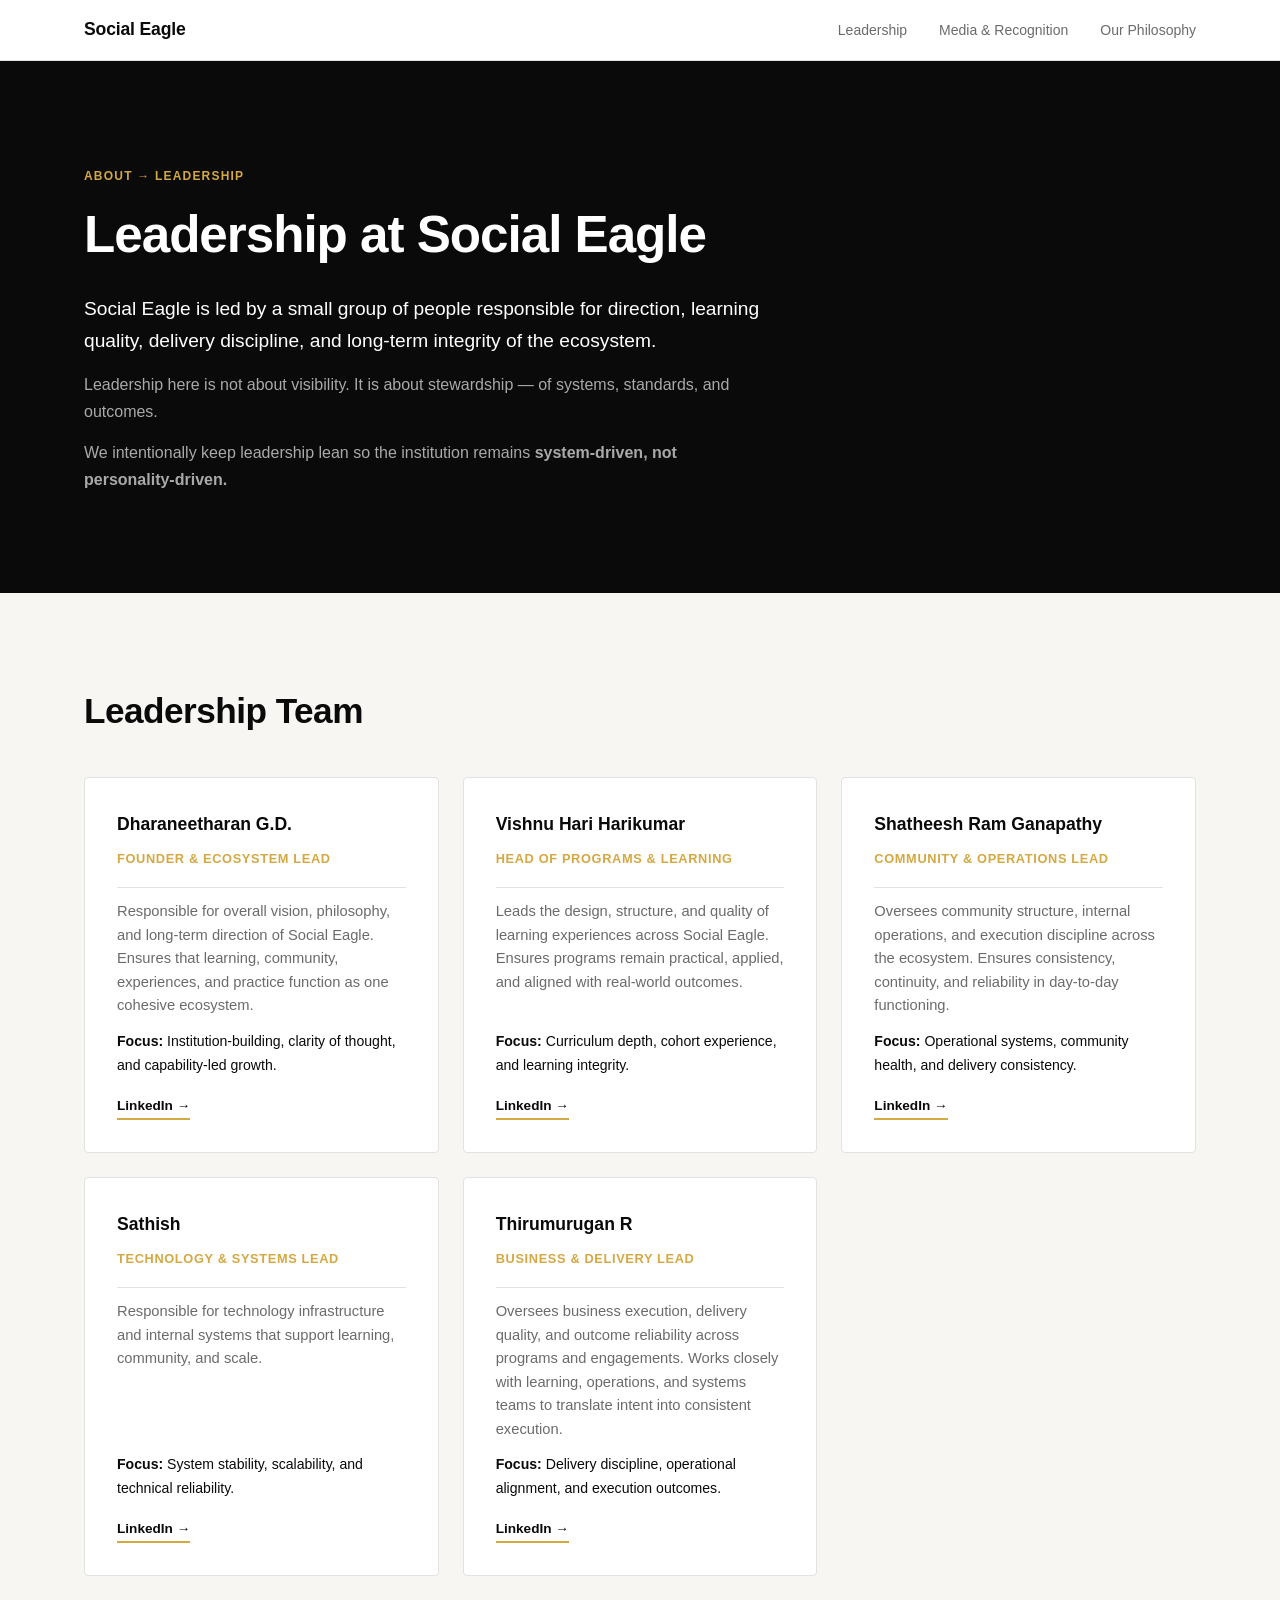
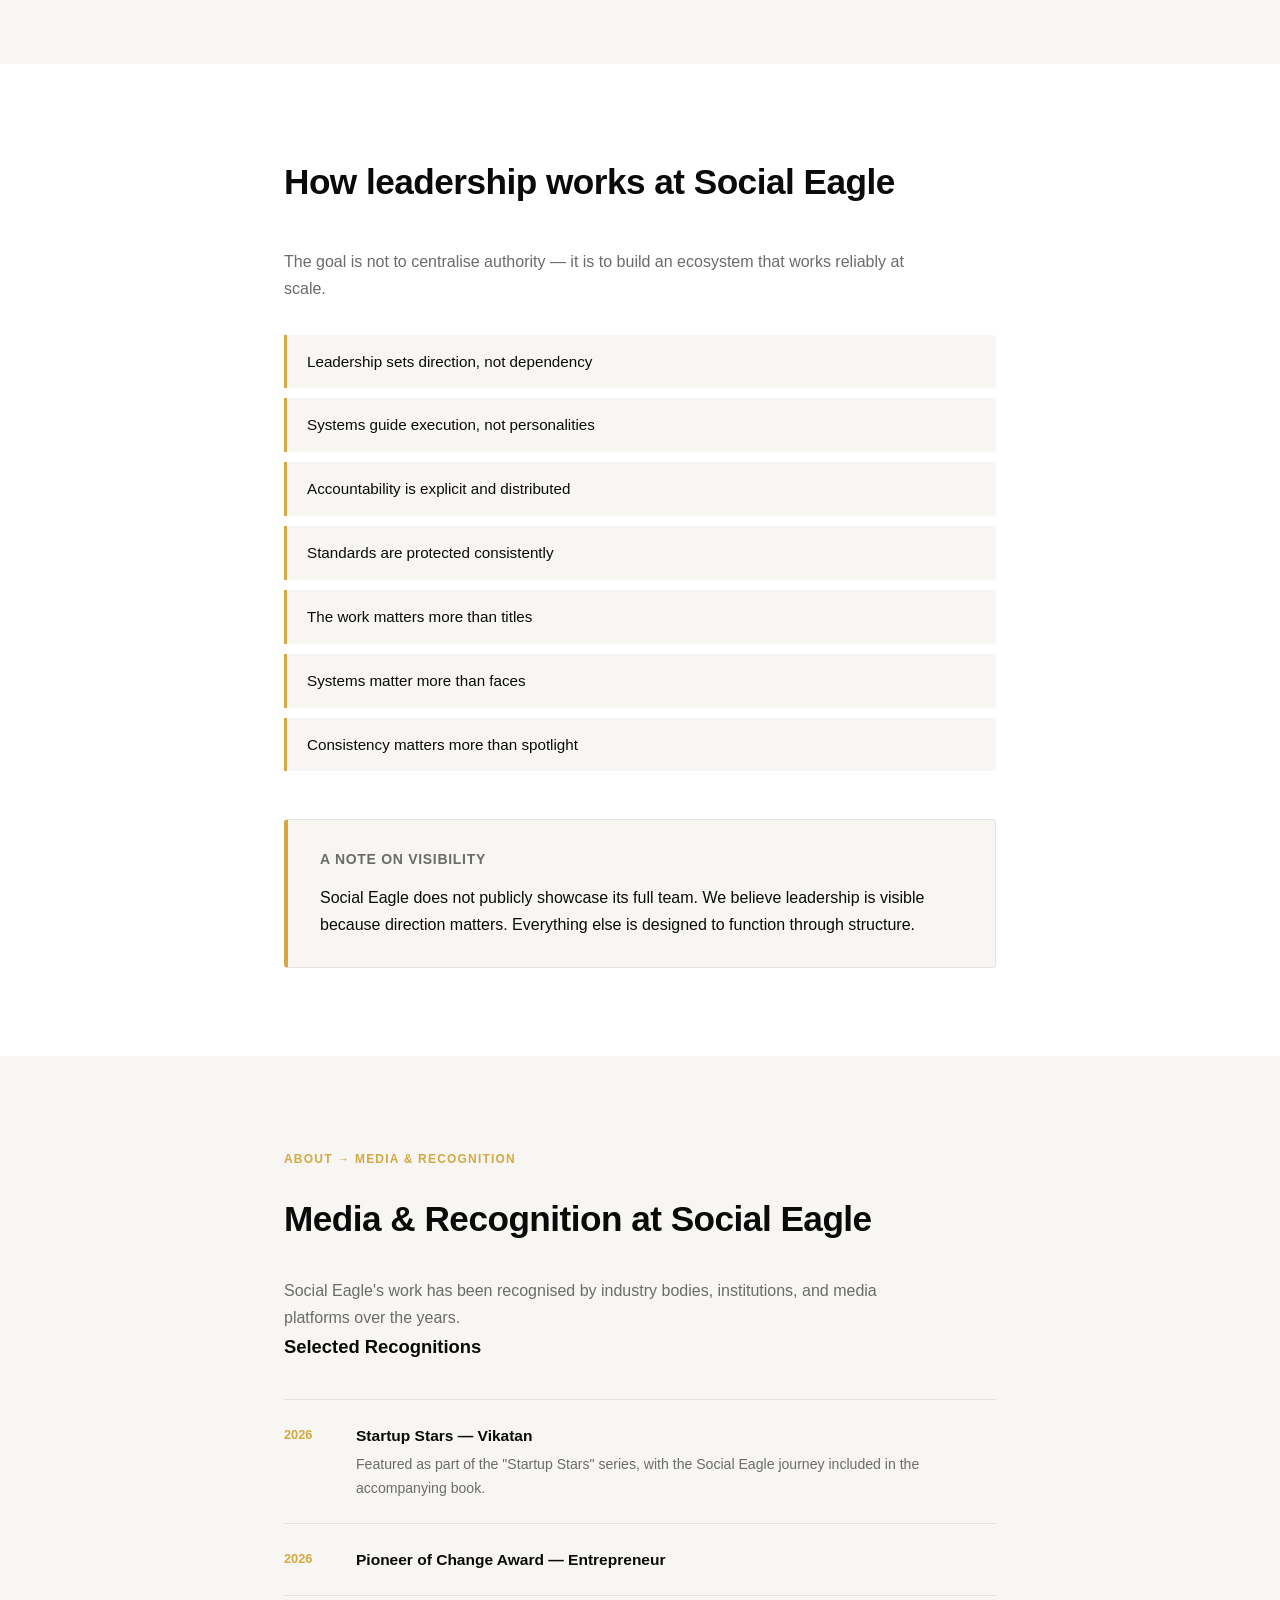
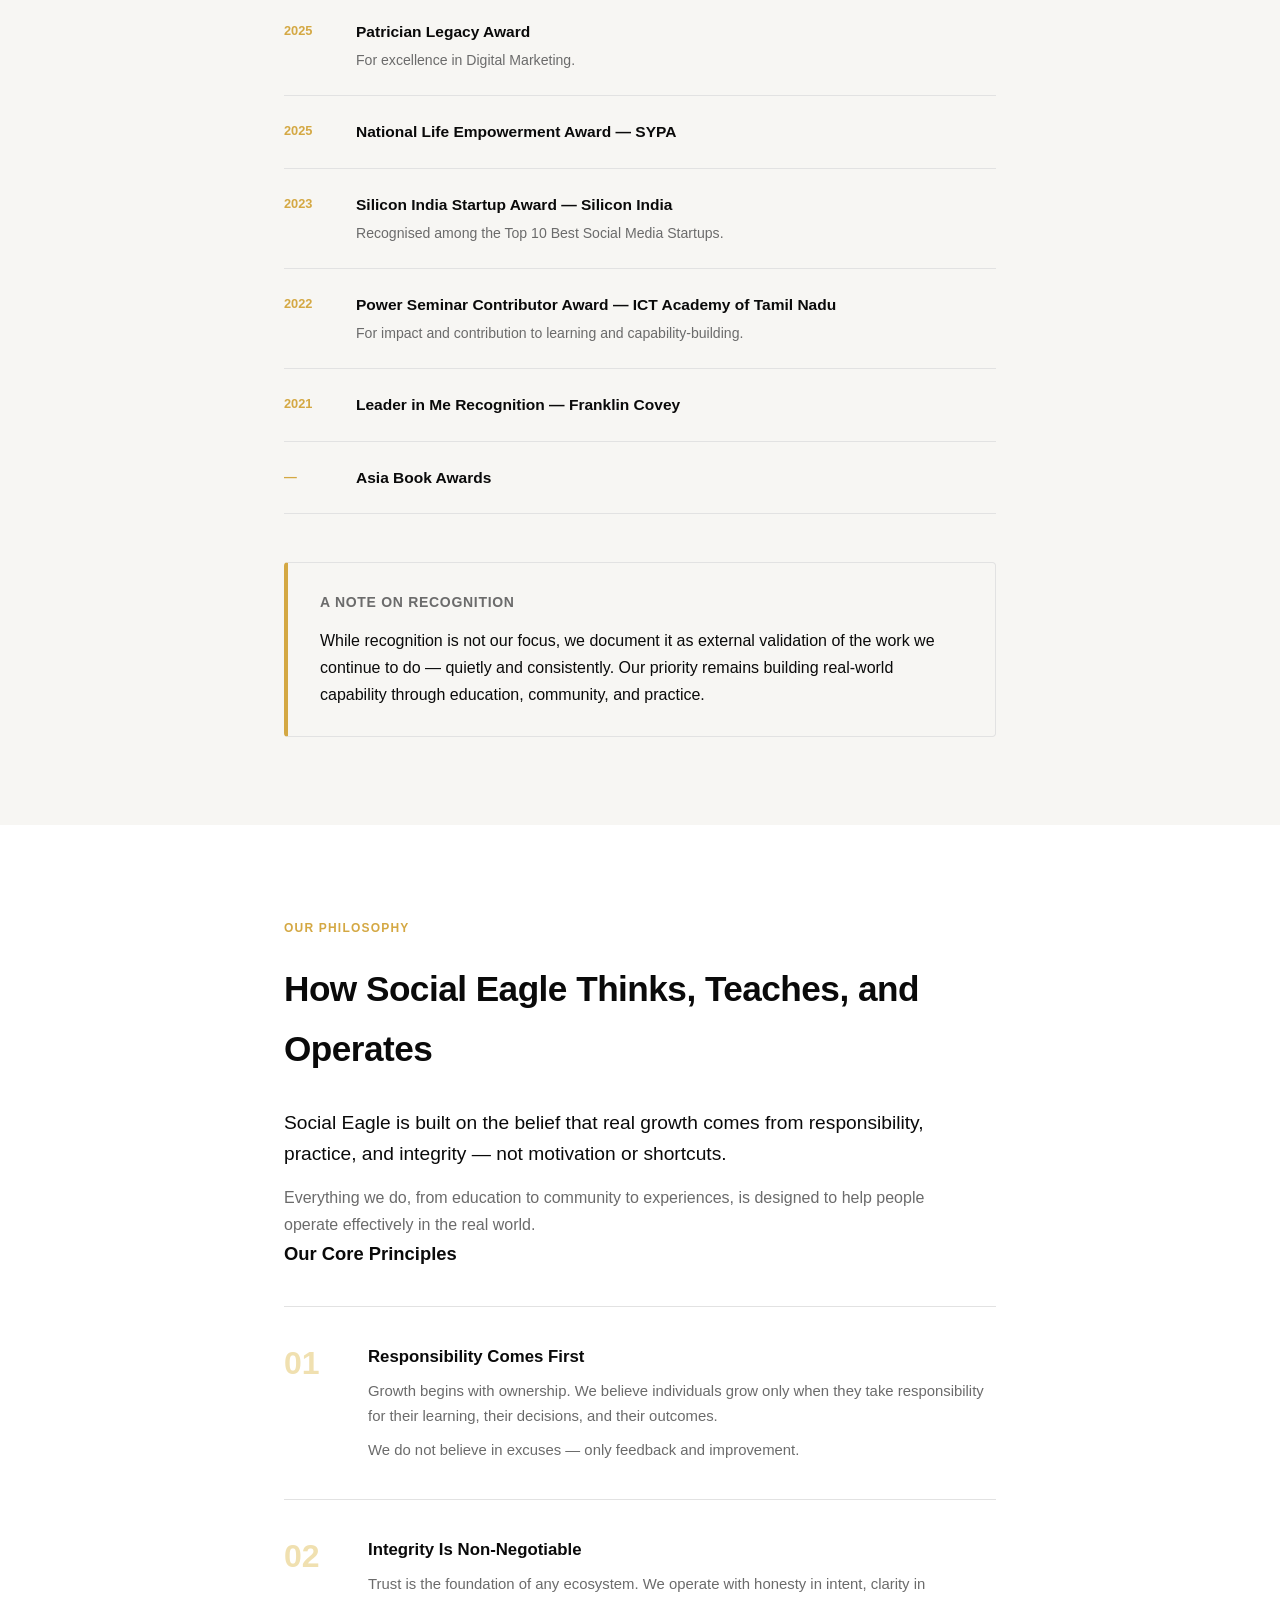
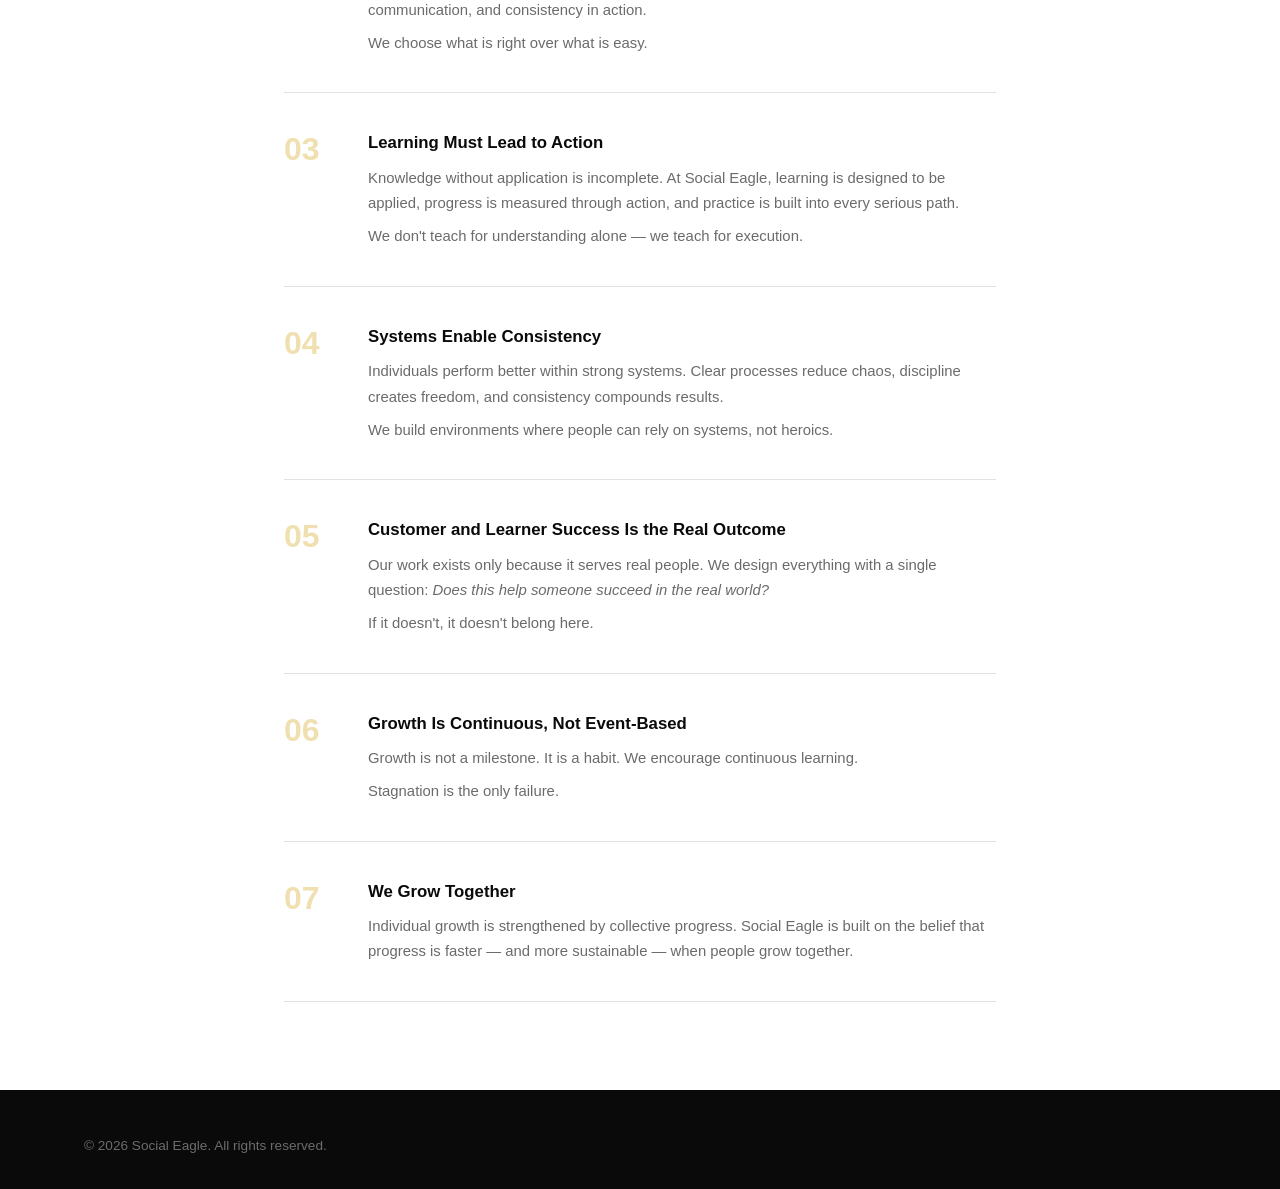
==== index.html @ 7df6939d "Add About section with Leadership, Media & Recognition, and Philosophy Builds the complete Social Ea" ====
<!DOCTYPE html>
<html lang="en">
<head>
  <meta charset="UTF-8" />
  <meta name="viewport" content="width=device-width, initial-scale=1.0" />
  <title>Social Eagle — About</title>
  <link rel="stylesheet" href="styles.css" />
</head>
<body>

  <!-- Navigation -->
  <nav class="nav">
    <div class="nav__inner">
      <a href="#" class="nav__logo">Social Eagle</a>
      <ul class="nav__links">
        <li><a href="#leadership">Leadership</a></li>
        <li><a href="#recognition">Media & Recognition</a></li>
        <li><a href="#philosophy">Our Philosophy</a></li>
      </ul>
    </div>
  </nav>

  <main>

    <!-- ──────────────────────────────────────────
         SECTION: Leadership
    ─────────────────────────────────────────── -->
    <section class="section section--hero" id="leadership">
      <div class="container">
        <span class="eyebrow">About → Leadership</span>
        <h1 class="section__title">Leadership at Social Eagle</h1>
        <p class="section__lead">
          Social Eagle is led by a small group of people responsible for direction, learning
          quality, delivery discipline, and long-term integrity of the ecosystem.
        </p>
        <p class="section__body">
          Leadership here is not about visibility. It is about stewardship — of systems,
          standards, and outcomes.
        </p>
        <p class="section__body">
          We intentionally keep leadership lean so the institution remains
          <strong>system-driven, not personality-driven.</strong>
        </p>
      </div>
    </section>

    <!-- Leadership Team -->
    <section class="section section--team" id="team">
      <div class="container">
        <h2 class="section__subtitle">Leadership Team</h2>

        <div class="team-grid">

          <!-- Card 1 -->
          <article class="card">
            <div class="card__header">
              <h3 class="card__name">Dharaneetharan G.D.</h3>
              <span class="card__role">Founder &amp; Ecosystem Lead</span>
            </div>
            <p class="card__desc">
              Responsible for overall vision, philosophy, and long-term direction of Social Eagle.
              Ensures that learning, community, experiences, and practice function as one cohesive
              ecosystem.
            </p>
            <p class="card__focus">
              <span class="label">Focus:</span> Institution-building, clarity of thought, and
              capability-led growth.
            </p>
            <a class="card__link"
               href="https://www.linkedin.com/in/dharaneetharan/"
               target="_blank" rel="noopener noreferrer">
              LinkedIn →
            </a>
          </article>

          <!-- Card 2 -->
          <article class="card">
            <div class="card__header">
              <h3 class="card__name">Vishnu Hari Harikumar</h3>
              <span class="card__role">Head of Programs &amp; Learning</span>
            </div>
            <p class="card__desc">
              Leads the design, structure, and quality of learning experiences across Social Eagle.
              Ensures programs remain practical, applied, and aligned with real-world outcomes.
            </p>
            <p class="card__focus">
              <span class="label">Focus:</span> Curriculum depth, cohort experience, and learning
              integrity.
            </p>
            <a class="card__link"
               href="https://www.linkedin.com/in/vishnuhari-harikumar/"
               target="_blank" rel="noopener noreferrer">
              LinkedIn →
            </a>
          </article>

          <!-- Card 3 -->
          <article class="card">
            <div class="card__header">
              <h3 class="card__name">Shatheesh Ram Ganapathy</h3>
              <span class="card__role">Community &amp; Operations Lead</span>
            </div>
            <p class="card__desc">
              Oversees community structure, internal operations, and execution discipline across the
              ecosystem. Ensures consistency, continuity, and reliability in day-to-day functioning.
            </p>
            <p class="card__focus">
              <span class="label">Focus:</span> Operational systems, community health, and delivery
              consistency.
            </p>
            <a class="card__link"
               href="https://www.linkedin.com/in/shatheeshramganapathy/"
               target="_blank" rel="noopener noreferrer">
              LinkedIn →
            </a>
          </article>

          <!-- Card 4 -->
          <article class="card">
            <div class="card__header">
              <h3 class="card__name">Sathish</h3>
              <span class="card__role">Technology &amp; Systems Lead</span>
            </div>
            <p class="card__desc">
              Responsible for technology infrastructure and internal systems that support learning,
              community, and scale.
            </p>
            <p class="card__focus">
              <span class="label">Focus:</span> System stability, scalability, and technical
              reliability.
            </p>
            <a class="card__link"
               href="https://www.linkedin.com/in/sathish-se/"
               target="_blank" rel="noopener noreferrer">
              LinkedIn →
            </a>
          </article>

          <!-- Card 5 -->
          <article class="card">
            <div class="card__header">
              <h3 class="card__name">Thirumurugan R</h3>
              <span class="card__role">Business &amp; Delivery Lead</span>
            </div>
            <p class="card__desc">
              Oversees business execution, delivery quality, and outcome reliability across programs
              and engagements. Works closely with learning, operations, and systems teams to
              translate intent into consistent execution.
            </p>
            <p class="card__focus">
              <span class="label">Focus:</span> Delivery discipline, operational alignment, and
              execution outcomes.
            </p>
            <a class="card__link"
               href="https://www.linkedin.com/in/thirumurugan-r-85a41b24a/"
               target="_blank" rel="noopener noreferrer">
              LinkedIn →
            </a>
          </article>

        </div><!-- /team-grid -->
      </div>
    </section>

    <!-- How Leadership Works -->
    <section class="section section--how">
      <div class="container container--narrow">
        <h2 class="section__subtitle">How leadership works at Social Eagle</h2>
        <p class="section__body">
          The goal is not to centralise authority — it is to build an ecosystem that works
          reliably at scale.
        </p>

        <ul class="principle-list">
          <li>Leadership sets direction, not dependency</li>
          <li>Systems guide execution, not personalities</li>
          <li>Accountability is explicit and distributed</li>
          <li>Standards are protected consistently</li>
          <li>The work matters more than titles</li>
          <li>Systems matter more than faces</li>
          <li>Consistency matters more than spotlight</li>
        </ul>

        <div class="note">
          <h3 class="note__title">A note on visibility</h3>
          <p>
            Social Eagle does not publicly showcase its full team. We believe leadership is visible
            because direction matters. Everything else is designed to function through structure.
          </p>
        </div>
      </div>
    </section>

    <!-- ──────────────────────────────────────────
         SECTION: Media & Recognition
    ─────────────────────────────────────────── -->
    <section class="section section--recognition" id="recognition">
      <div class="container container--narrow">
        <span class="eyebrow">About → Media &amp; Recognition</span>
        <h2 class="section__title">Media &amp; Recognition at Social Eagle</h2>
        <p class="section__body">
          Social Eagle's work has been recognised by industry bodies, institutions, and media
          platforms over the years.
        </p>

        <h3 class="section__subtitle">Selected Recognitions</h3>

        <ul class="recognition-list">
          <li>
            <span class="recog__year">2026</span>
            <div>
              <strong>Startup Stars — Vikatan</strong>
              <p>Featured as part of the "Startup Stars" series, with the Social Eagle journey
              included in the accompanying book.</p>
            </div>
          </li>
          <li>
            <span class="recog__year">2026</span>
            <div>
              <strong>Pioneer of Change Award — Entrepreneur</strong>
            </div>
          </li>
          <li>
            <span class="recog__year">2025</span>
            <div>
              <strong>Patrician Legacy Award</strong>
              <p>For excellence in Digital Marketing.</p>
            </div>
          </li>
          <li>
            <span class="recog__year">2025</span>
            <div>
              <strong>National Life Empowerment Award — SYPA</strong>
            </div>
          </li>
          <li>
            <span class="recog__year">2023</span>
            <div>
              <strong>Silicon India Startup Award — Silicon India</strong>
              <p>Recognised among the Top 10 Best Social Media Startups.</p>
            </div>
          </li>
          <li>
            <span class="recog__year">2022</span>
            <div>
              <strong>Power Seminar Contributor Award — ICT Academy of Tamil Nadu</strong>
              <p>For impact and contribution to learning and capability-building.</p>
            </div>
          </li>
          <li>
            <span class="recog__year">2021</span>
            <div>
              <strong>Leader in Me Recognition — Franklin Covey</strong>
            </div>
          </li>
          <li>
            <span class="recog__year">—</span>
            <div>
              <strong>Asia Book Awards</strong>
            </div>
          </li>
        </ul>

        <div class="note">
          <h3 class="note__title">A note on recognition</h3>
          <p>
            While recognition is not our focus, we document it as external validation of the work
            we continue to do — quietly and consistently. Our priority remains building real-world
            capability through education, community, and practice.
          </p>
        </div>
      </div>
    </section>

    <!-- ──────────────────────────────────────────
         SECTION: Our Philosophy
    ─────────────────────────────────────────── -->
    <section class="section section--philosophy" id="philosophy">
      <div class="container container--narrow">
        <span class="eyebrow">Our Philosophy</span>
        <h2 class="section__title">How Social Eagle Thinks, Teaches, and Operates</h2>
        <p class="section__lead">
          Social Eagle is built on the belief that real growth comes from responsibility,
          practice, and integrity — not motivation or shortcuts.
        </p>
        <p class="section__body">
          Everything we do, from education to community to experiences, is designed to help
          people operate effectively in the real world.
        </p>

        <h3 class="section__subtitle">Our Core Principles</h3>

        <div class="principles">

          <div class="principle">
            <div class="principle__number">01</div>
            <div class="principle__content">
              <h4>Responsibility Comes First</h4>
              <p>Growth begins with ownership. We believe individuals grow only when they take
              responsibility for their learning, their decisions, and their outcomes.</p>
              <p>We do not believe in excuses — only feedback and improvement.</p>
            </div>
          </div>

          <div class="principle">
            <div class="principle__number">02</div>
            <div class="principle__content">
              <h4>Integrity Is Non-Negotiable</h4>
              <p>Trust is the foundation of any ecosystem. We operate with honesty in intent,
              clarity in communication, and consistency in action.</p>
              <p>We choose what is right over what is easy.</p>
            </div>
          </div>

          <div class="principle">
            <div class="principle__number">03</div>
            <div class="principle__content">
              <h4>Learning Must Lead to Action</h4>
              <p>Knowledge without application is incomplete. At Social Eagle, learning is
              designed to be applied, progress is measured through action, and practice is built
              into every serious path.</p>
              <p>We don't teach for understanding alone — we teach for execution.</p>
            </div>
          </div>

          <div class="principle">
            <div class="principle__number">04</div>
            <div class="principle__content">
              <h4>Systems Enable Consistency</h4>
              <p>Individuals perform better within strong systems. Clear processes reduce chaos,
              discipline creates freedom, and consistency compounds results.</p>
              <p>We build environments where people can rely on systems, not heroics.</p>
            </div>
          </div>

          <div class="principle">
            <div class="principle__number">05</div>
            <div class="principle__content">
              <h4>Customer and Learner Success Is the Real Outcome</h4>
              <p>Our work exists only because it serves real people. We design everything with a
              single question: <em>Does this help someone succeed in the real world?</em></p>
              <p>If it doesn't, it doesn't belong here.</p>
            </div>
          </div>

          <div class="principle">
            <div class="principle__number">06</div>
            <div class="principle__content">
              <h4>Growth Is Continuous, Not Event-Based</h4>
              <p>Growth is not a milestone. It is a habit. We encourage continuous learning.</p>
              <p>Stagnation is the only failure.</p>
            </div>
          </div>

          <div class="principle">
            <div class="principle__number">07</div>
            <div class="principle__content">
              <h4>We Grow Together</h4>
              <p>Individual growth is strengthened by collective progress. Social Eagle is built
              on the belief that progress is faster — and more sustainable — when people grow
              together.</p>
            </div>
          </div>

        </div><!-- /principles -->
      </div>
    </section>

  </main>

  <footer class="footer">
    <div class="container">
      <p>© 2026 Social Eagle. All rights reserved.</p>
    </div>
  </footer>

</body>
</html>
---- styles.css ----
/* ─── Reset & Base ─────────────────────────────── */
*, *::before, *::after { box-sizing: border-box; margin: 0; padding: 0; }

:root {
  --black:   #0a0a0a;
  --white:   #ffffff;
  --off-white: #f7f6f3;
  --accent:  #d4a843;
  --accent-light: #f0e0b0;
  --muted:   #6b6b6b;
  --border:  #e2e2e2;

  --font-sans: 'Inter', 'Helvetica Neue', Arial, sans-serif;
  --font-serif: 'Georgia', 'Times New Roman', serif;

  --max-w: 1160px;
  --max-w-narrow: 760px;
  --radius: 4px;
}

html { scroll-behavior: smooth; }

body {
  font-family: var(--font-sans);
  background: var(--white);
  color: var(--black);
  font-size: 16px;
  line-height: 1.7;
}

/* ─── Typography ──────────────────────────────── */
h1 { font-size: clamp(2rem, 5vw, 3.2rem); line-height: 1.15; font-weight: 700; letter-spacing: -0.02em; }
h2 { font-size: clamp(1.5rem, 3.5vw, 2.2rem); font-weight: 700; letter-spacing: -0.015em; }
h3 { font-size: 1.15rem; font-weight: 600; }
h4 { font-size: 1.05rem; font-weight: 600; }
p  { margin-top: 0.75rem; }
a  { color: inherit; }

/* ─── Layout ──────────────────────────────────── */
.container {
  width: 100%;
  max-width: var(--max-w);
  margin: 0 auto;
  padding: 0 24px;
}
.container--narrow {
  max-width: var(--max-w-narrow);
}

/* ─── Nav ─────────────────────────────────────── */
.nav {
  position: sticky;
  top: 0;
  z-index: 100;
  background: var(--white);
  border-bottom: 1px solid var(--border);
}
.nav__inner {
  max-width: var(--max-w);
  margin: 0 auto;
  padding: 0 24px;
  height: 60px;
  display: flex;
  align-items: center;
  justify-content: space-between;
}
.nav__logo {
  font-weight: 700;
  font-size: 1.1rem;
  text-decoration: none;
  letter-spacing: -0.01em;
}
.nav__links {
  list-style: none;
  display: flex;
  gap: 32px;
}
.nav__links a {
  text-decoration: none;
  font-size: 0.875rem;
  color: var(--muted);
  transition: color 0.15s;
}
.nav__links a:hover { color: var(--black); }

/* ─── Sections ────────────────────────────────── */
.section {
  padding: 88px 0;
}
.section--hero {
  background: var(--black);
  color: var(--white);
  padding: 100px 0;
}
.section--team {
  background: var(--off-white);
}
.section--how {
  background: var(--white);
}
.section--recognition {
  background: var(--off-white);
}
.section--philosophy {
  background: var(--white);
}

.eyebrow {
  display: inline-block;
  font-size: 0.75rem;
  font-weight: 600;
  letter-spacing: 0.1em;
  text-transform: uppercase;
  color: var(--accent);
  margin-bottom: 20px;
}
.section--hero .eyebrow { color: var(--accent); }

.section__title {
  margin-bottom: 28px;
}
.section__subtitle {
  margin-bottom: 36px;
  margin-top: 0;
}
.section__lead {
  font-size: 1.2rem;
  line-height: 1.65;
  max-width: 700px;
  margin-top: 0;
}
.section__body {
  max-width: 660px;
  color: var(--muted);
  margin-top: 14px;
}
.section--hero .section__body { color: rgba(255,255,255,0.65); }

/* ─── Team Grid ───────────────────────────────── */
.team-grid {
  display: grid;
  grid-template-columns: repeat(auto-fill, minmax(300px, 1fr));
  gap: 24px;
  margin-top: 0;
}

/* ─── Card ────────────────────────────────────── */
.card {
  background: var(--white);
  border: 1px solid var(--border);
  border-radius: var(--radius);
  padding: 32px;
  display: flex;
  flex-direction: column;
  gap: 12px;
  transition: box-shadow 0.2s, transform 0.2s;
}
.card:hover {
  box-shadow: 0 8px 24px rgba(0,0,0,0.08);
  transform: translateY(-2px);
}
.card__header {
  border-bottom: 1px solid var(--border);
  padding-bottom: 16px;
}
.card__name {
  font-size: 1.1rem;
  font-weight: 700;
  margin-bottom: 4px;
}
.card__role {
  font-size: 0.8rem;
  font-weight: 600;
  letter-spacing: 0.05em;
  text-transform: uppercase;
  color: var(--accent);
}
.card__desc {
  font-size: 0.92rem;
  color: var(--muted);
  line-height: 1.6;
  margin: 0;
  flex: 1;
}
.card__focus {
  font-size: 0.88rem;
  margin: 0;
}
.card__focus .label {
  font-weight: 600;
}
.card__link {
  display: inline-block;
  margin-top: 4px;
  font-size: 0.85rem;
  font-weight: 600;
  color: var(--black);
  text-decoration: none;
  border-bottom: 2px solid var(--accent);
  padding-bottom: 1px;
  transition: color 0.15s;
  width: fit-content;
}
.card__link:hover { color: var(--accent); }

/* ─── Principle List ──────────────────────────── */
.principle-list {
  list-style: none;
  margin: 32px 0;
  display: flex;
  flex-direction: column;
  gap: 10px;
}
.principle-list li {
  padding: 14px 20px;
  border-left: 3px solid var(--accent);
  background: var(--off-white);
  font-size: 0.95rem;
  font-weight: 500;
  border-radius: 0 var(--radius) var(--radius) 0;
}

/* ─── Note box ────────────────────────────────── */
.note {
  margin-top: 48px;
  background: var(--off-white);
  border: 1px solid var(--border);
  border-left: 4px solid var(--accent);
  border-radius: var(--radius);
  padding: 28px 32px;
}
.note__title {
  font-size: 0.875rem;
  font-weight: 700;
  letter-spacing: 0.05em;
  text-transform: uppercase;
  color: var(--muted);
  margin-bottom: 8px;
}

/* ─── Recognition List ────────────────────────── */
.recognition-list {
  list-style: none;
  margin: 0;
  display: flex;
  flex-direction: column;
  gap: 0;
}
.recognition-list li {
  display: flex;
  gap: 24px;
  padding: 22px 0;
  border-bottom: 1px solid var(--border);
  align-items: flex-start;
}
.recognition-list li:first-child { border-top: 1px solid var(--border); }
.recog__year {
  min-width: 48px;
  font-size: 0.8rem;
  font-weight: 700;
  color: var(--accent);
  padding-top: 2px;
}
.recognition-list strong { font-weight: 700; font-size: 0.97rem; }
.recognition-list p { font-size: 0.88rem; color: var(--muted); margin-top: 4px; }

/* ─── Principles ──────────────────────────────── */
.principles {
  display: flex;
  flex-direction: column;
  gap: 0;
  margin-top: 8px;
}
.principle {
  display: flex;
  gap: 32px;
  padding: 36px 0;
  border-bottom: 1px solid var(--border);
  align-items: flex-start;
}
.principle:first-child { border-top: 1px solid var(--border); }
.principle__number {
  font-size: 2rem;
  font-weight: 800;
  color: var(--accent-light);
  min-width: 52px;
  line-height: 1;
  padding-top: 4px;
  font-variant-numeric: tabular-nums;
}
.principle__content h4 {
  font-size: 1.05rem;
  margin-bottom: 8px;
}
.principle__content p {
  font-size: 0.93rem;
  color: var(--muted);
  margin-top: 8px;
}

/* ─── Footer ──────────────────────────────────── */
.footer {
  background: var(--black);
  color: rgba(255,255,255,0.4);
  padding: 32px 0;
  font-size: 0.85rem;
}

/* ─── Responsive ──────────────────────────────── */
@media (max-width: 640px) {
  .nav__links { display: none; }
  .section { padding: 60px 0; }
  .section--hero { padding: 72px 0; }
  .team-grid { grid-template-columns: 1fr; }
  .principle { flex-direction: column; gap: 12px; }
  .principle__number { font-size: 1.4rem; }
  .recognition-list li { flex-direction: column; gap: 4px; }
}
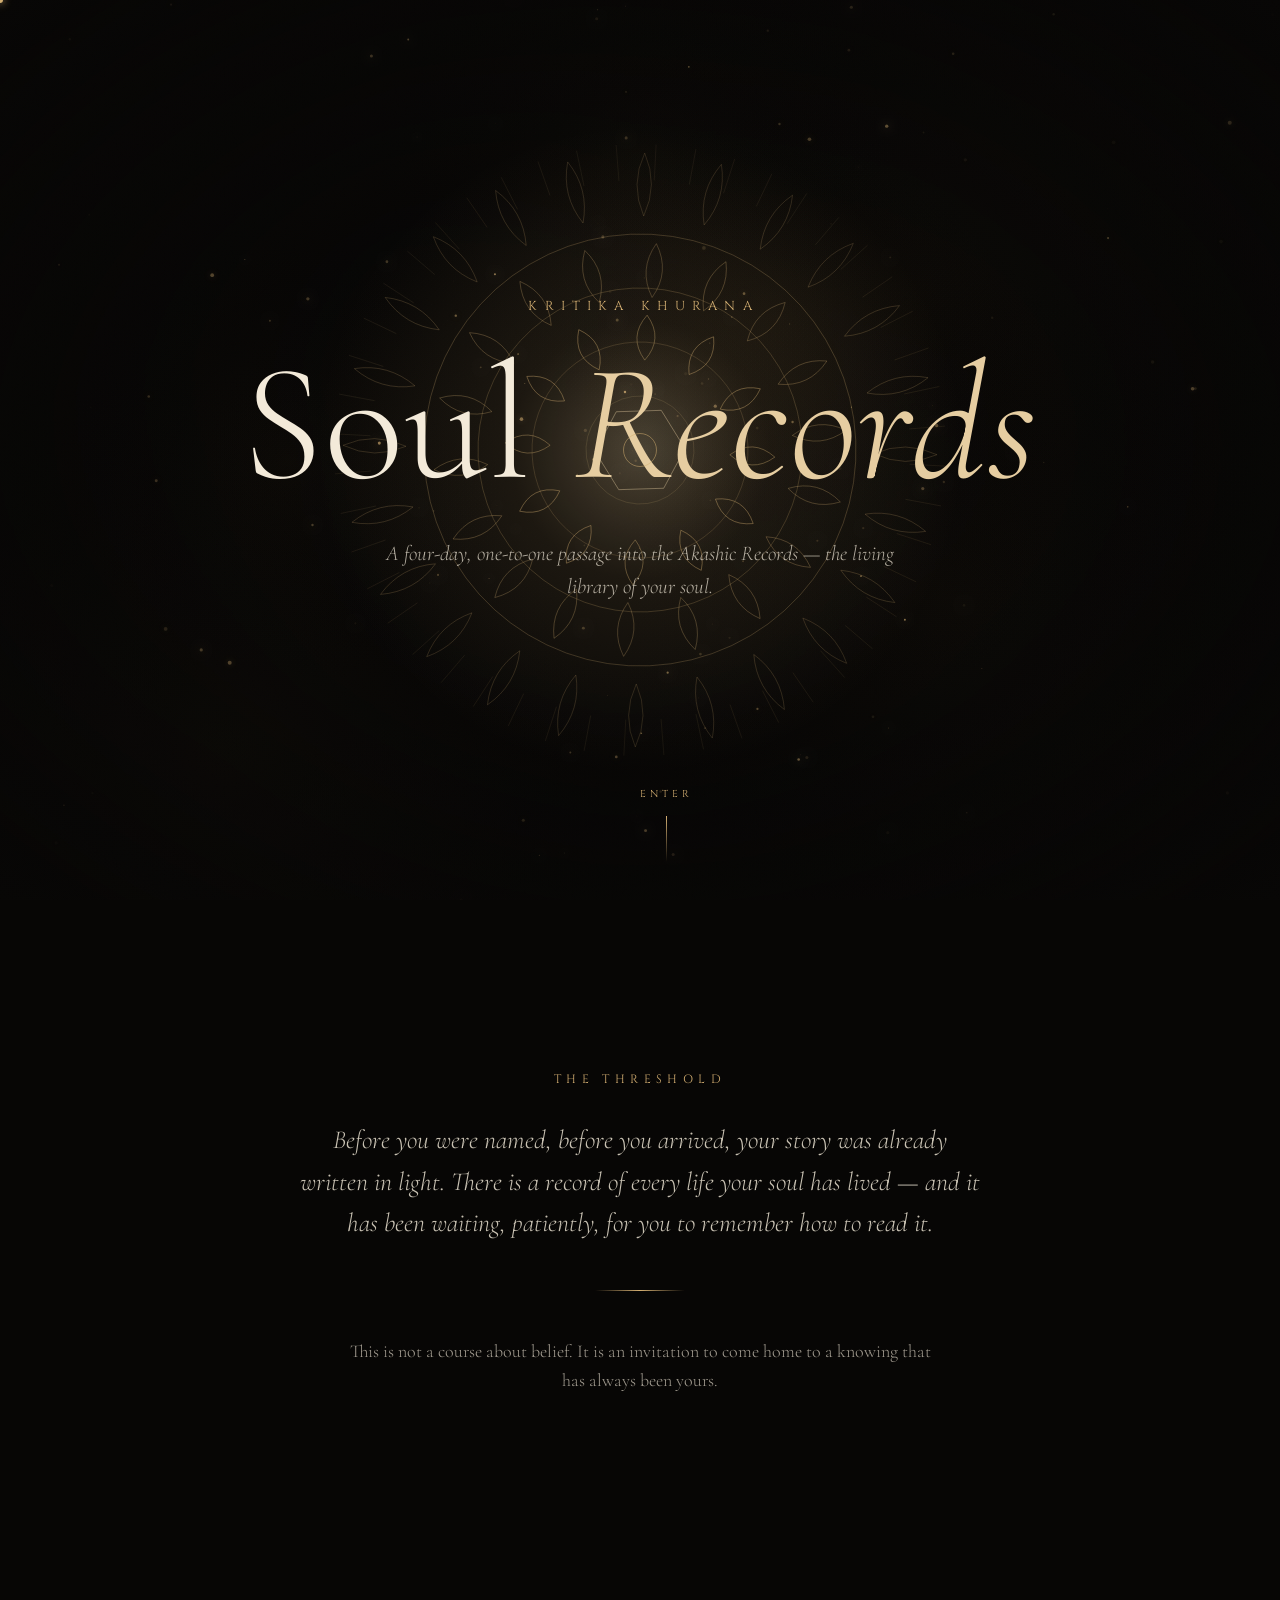
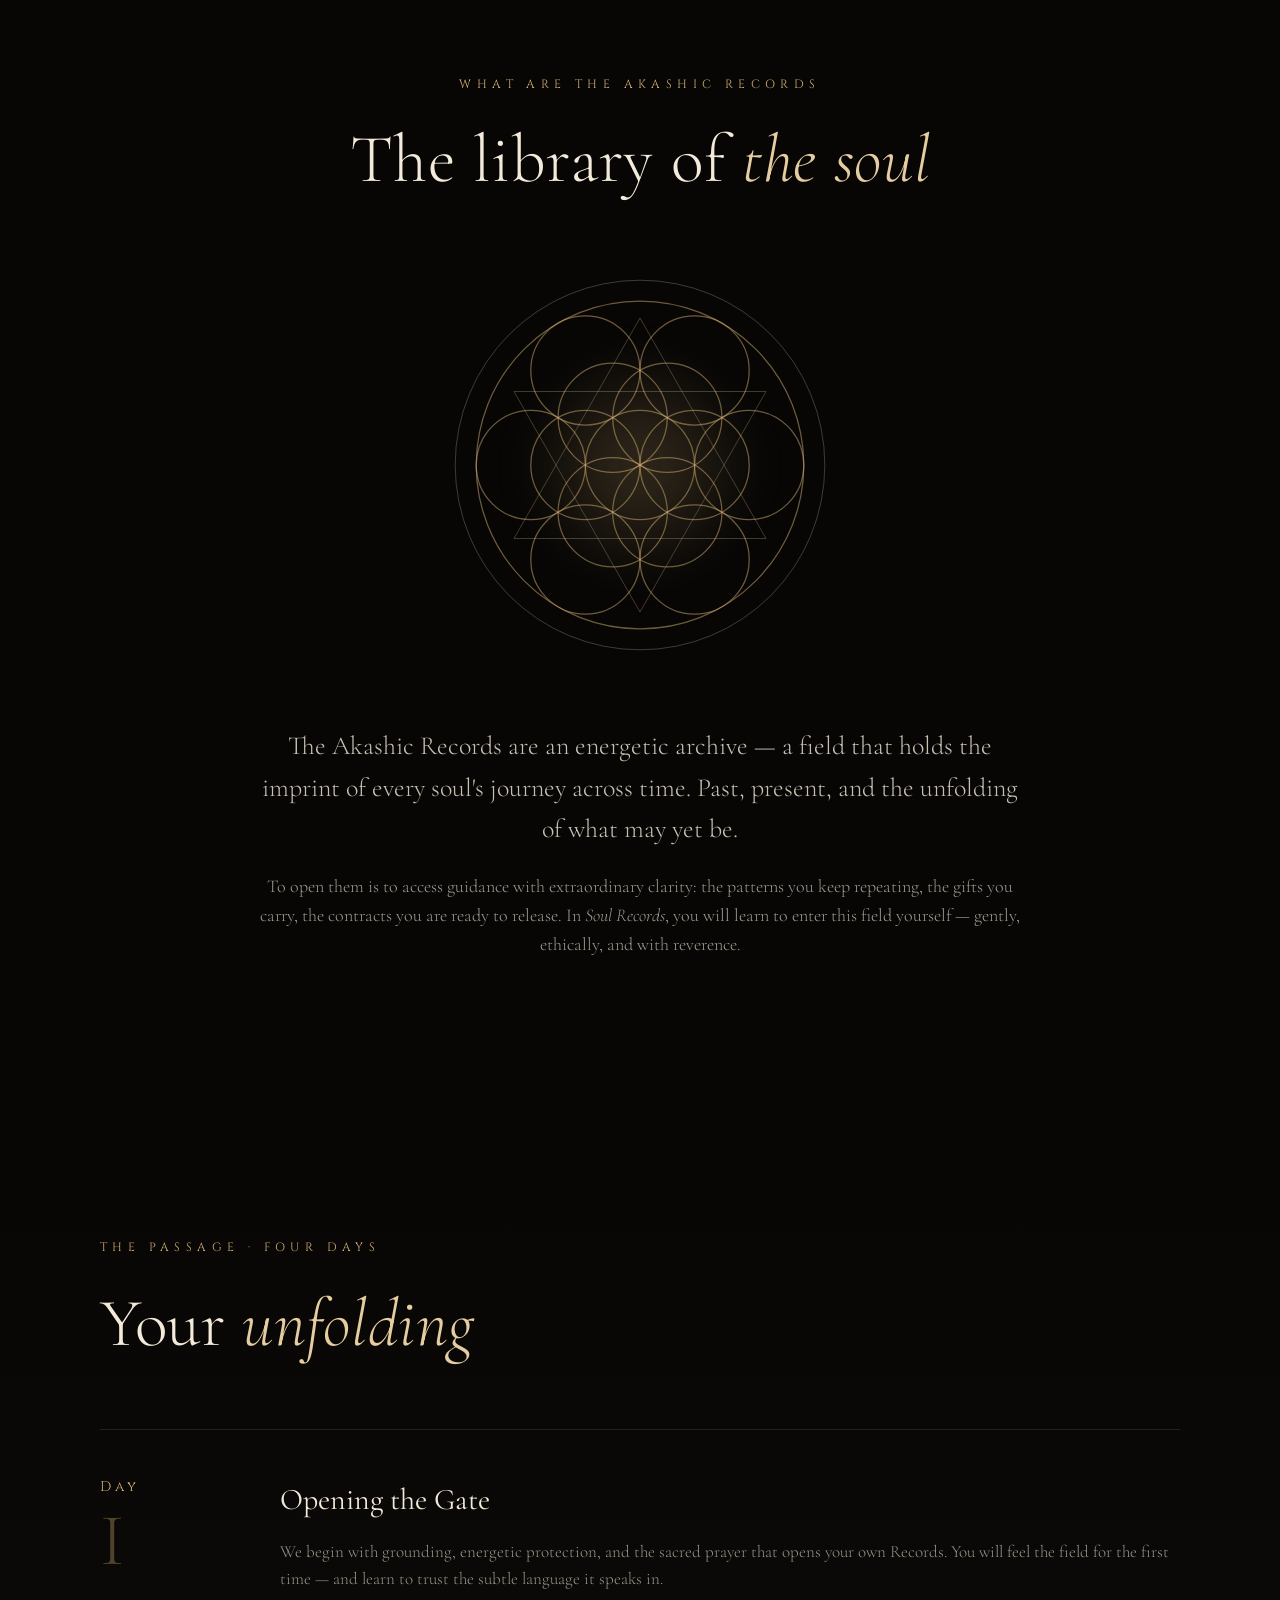
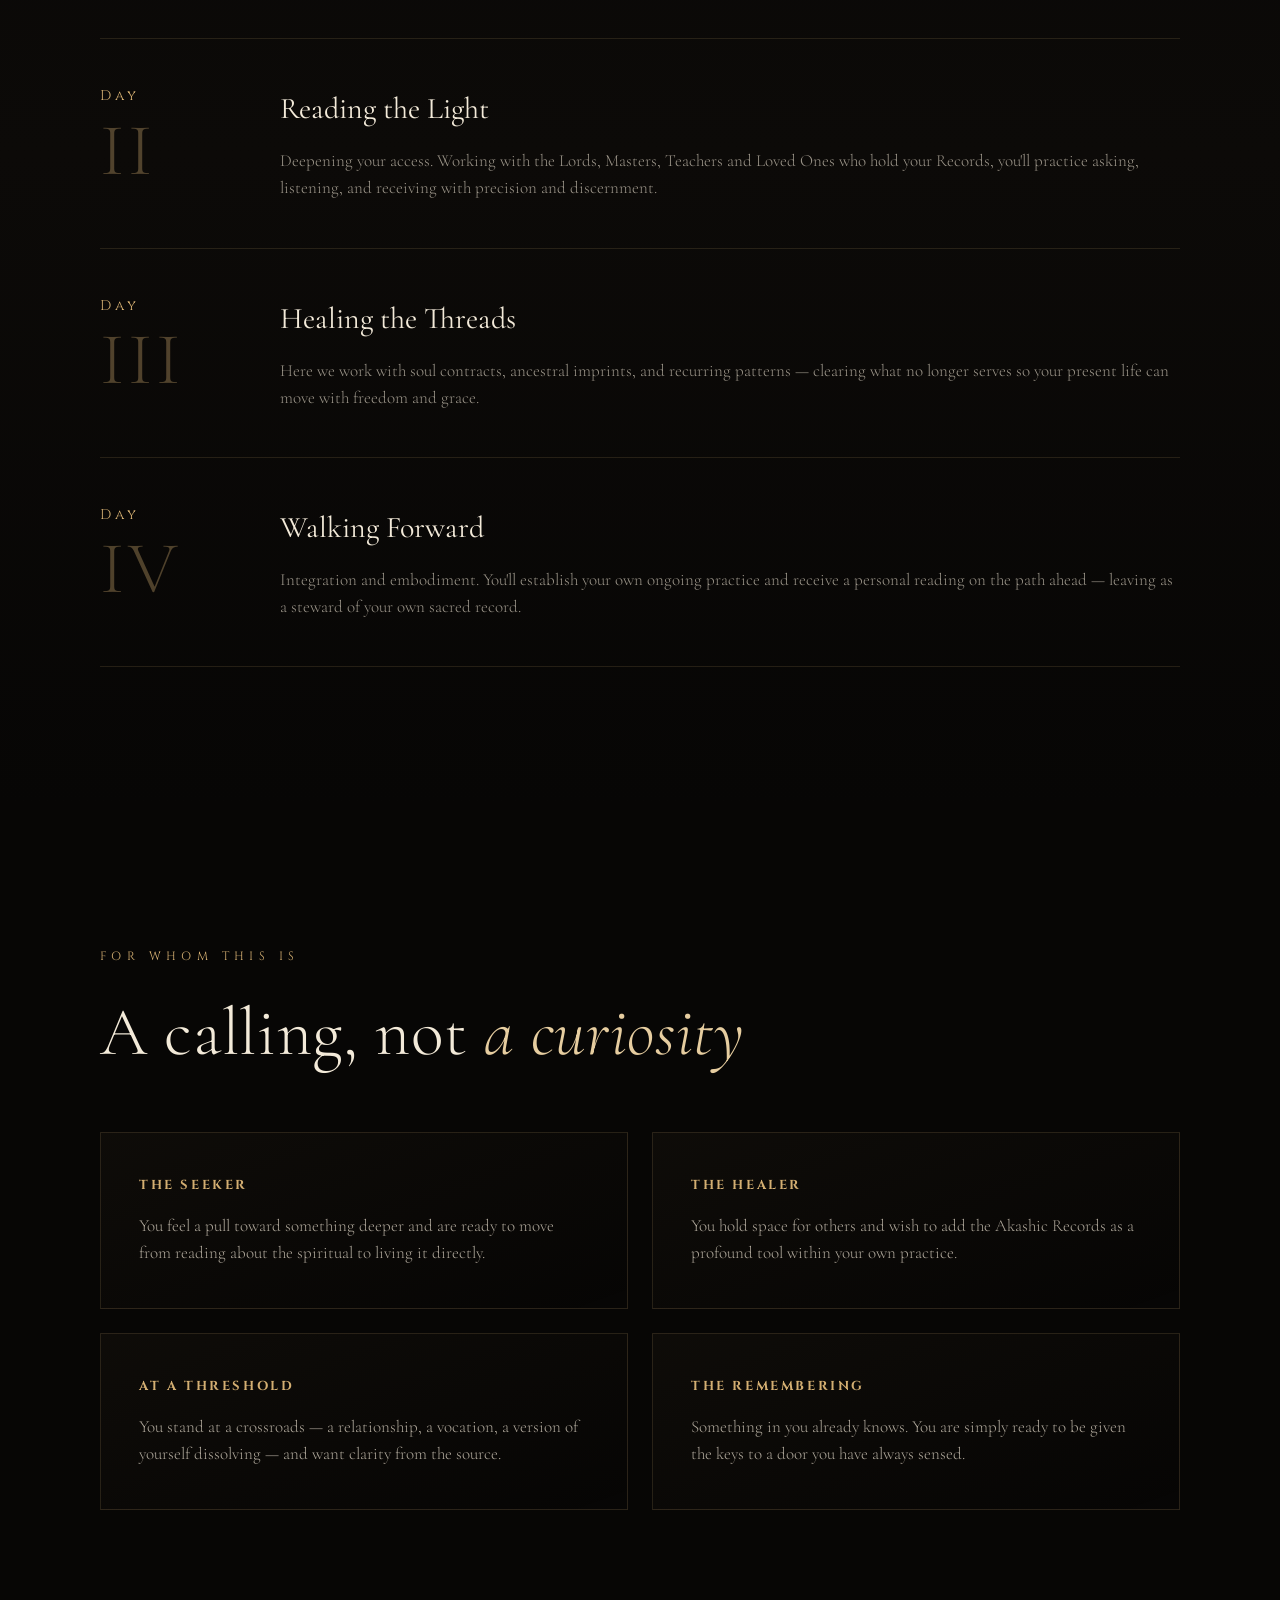
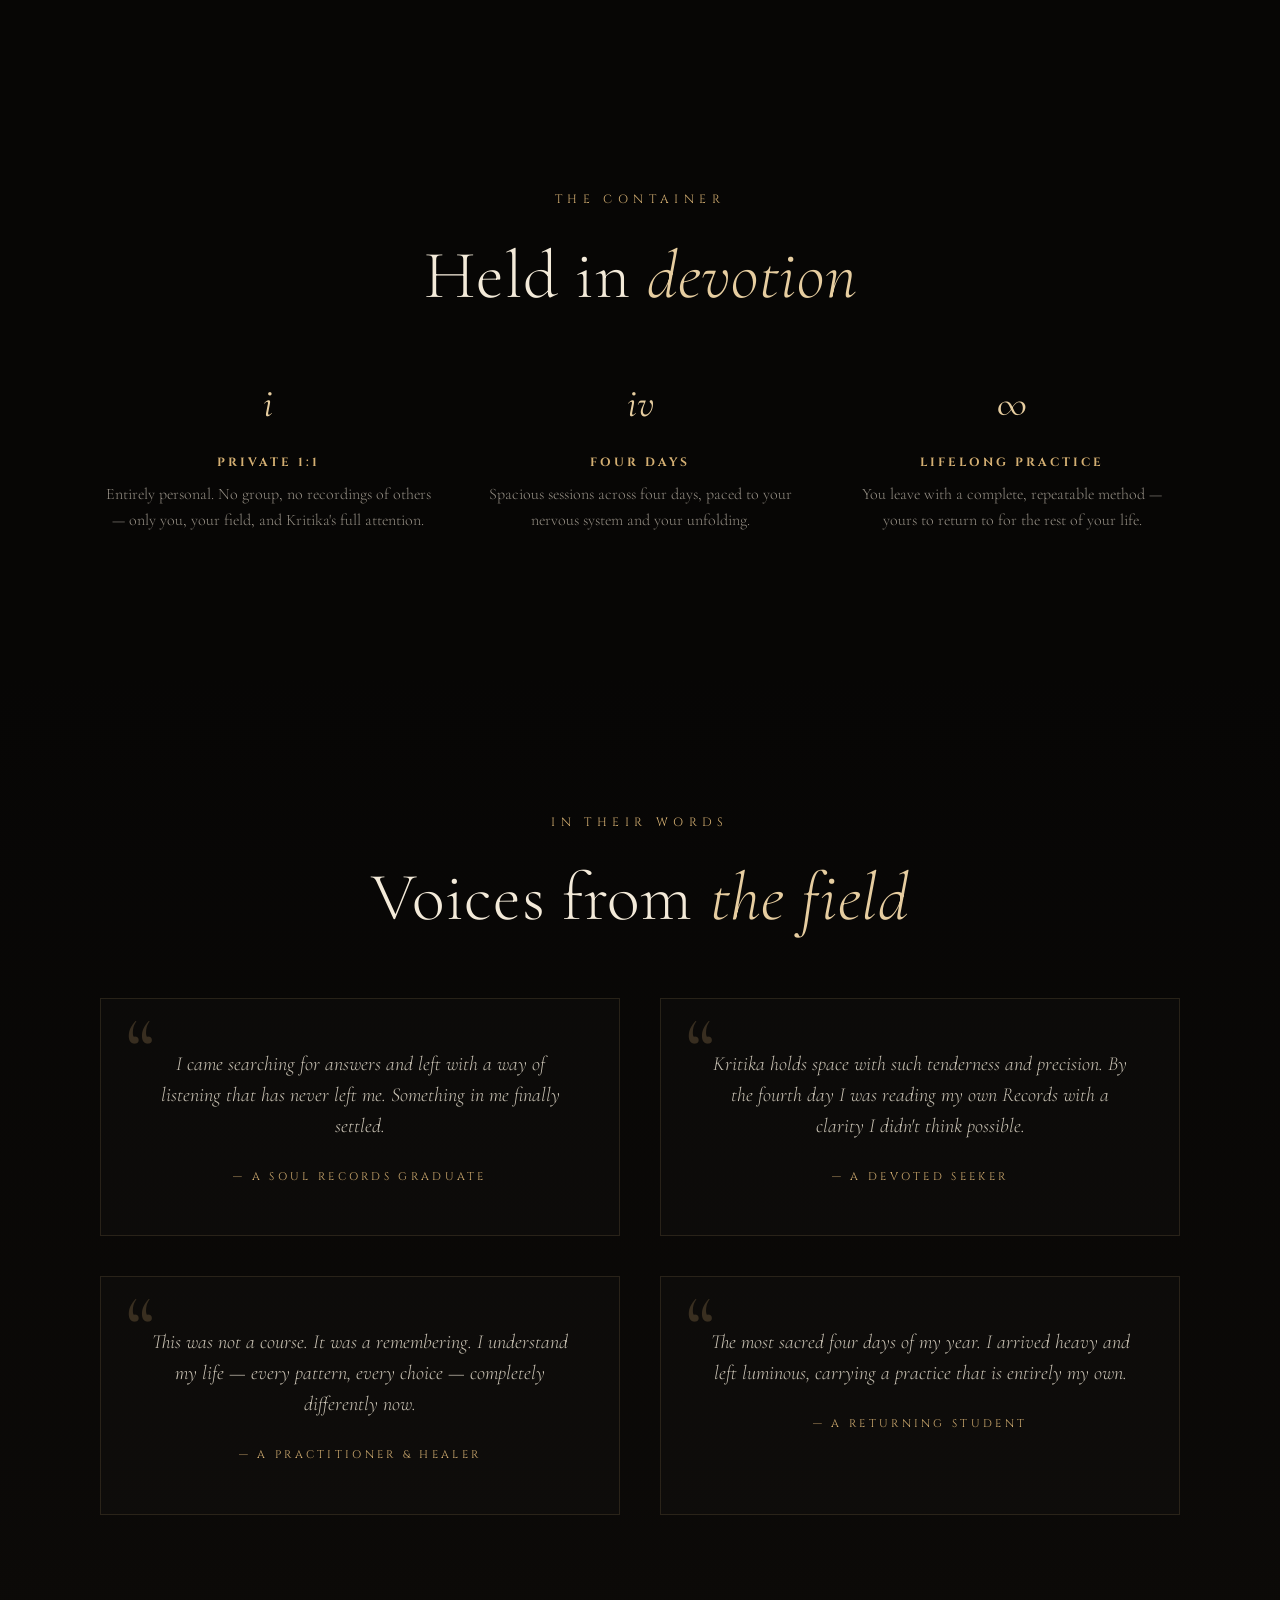
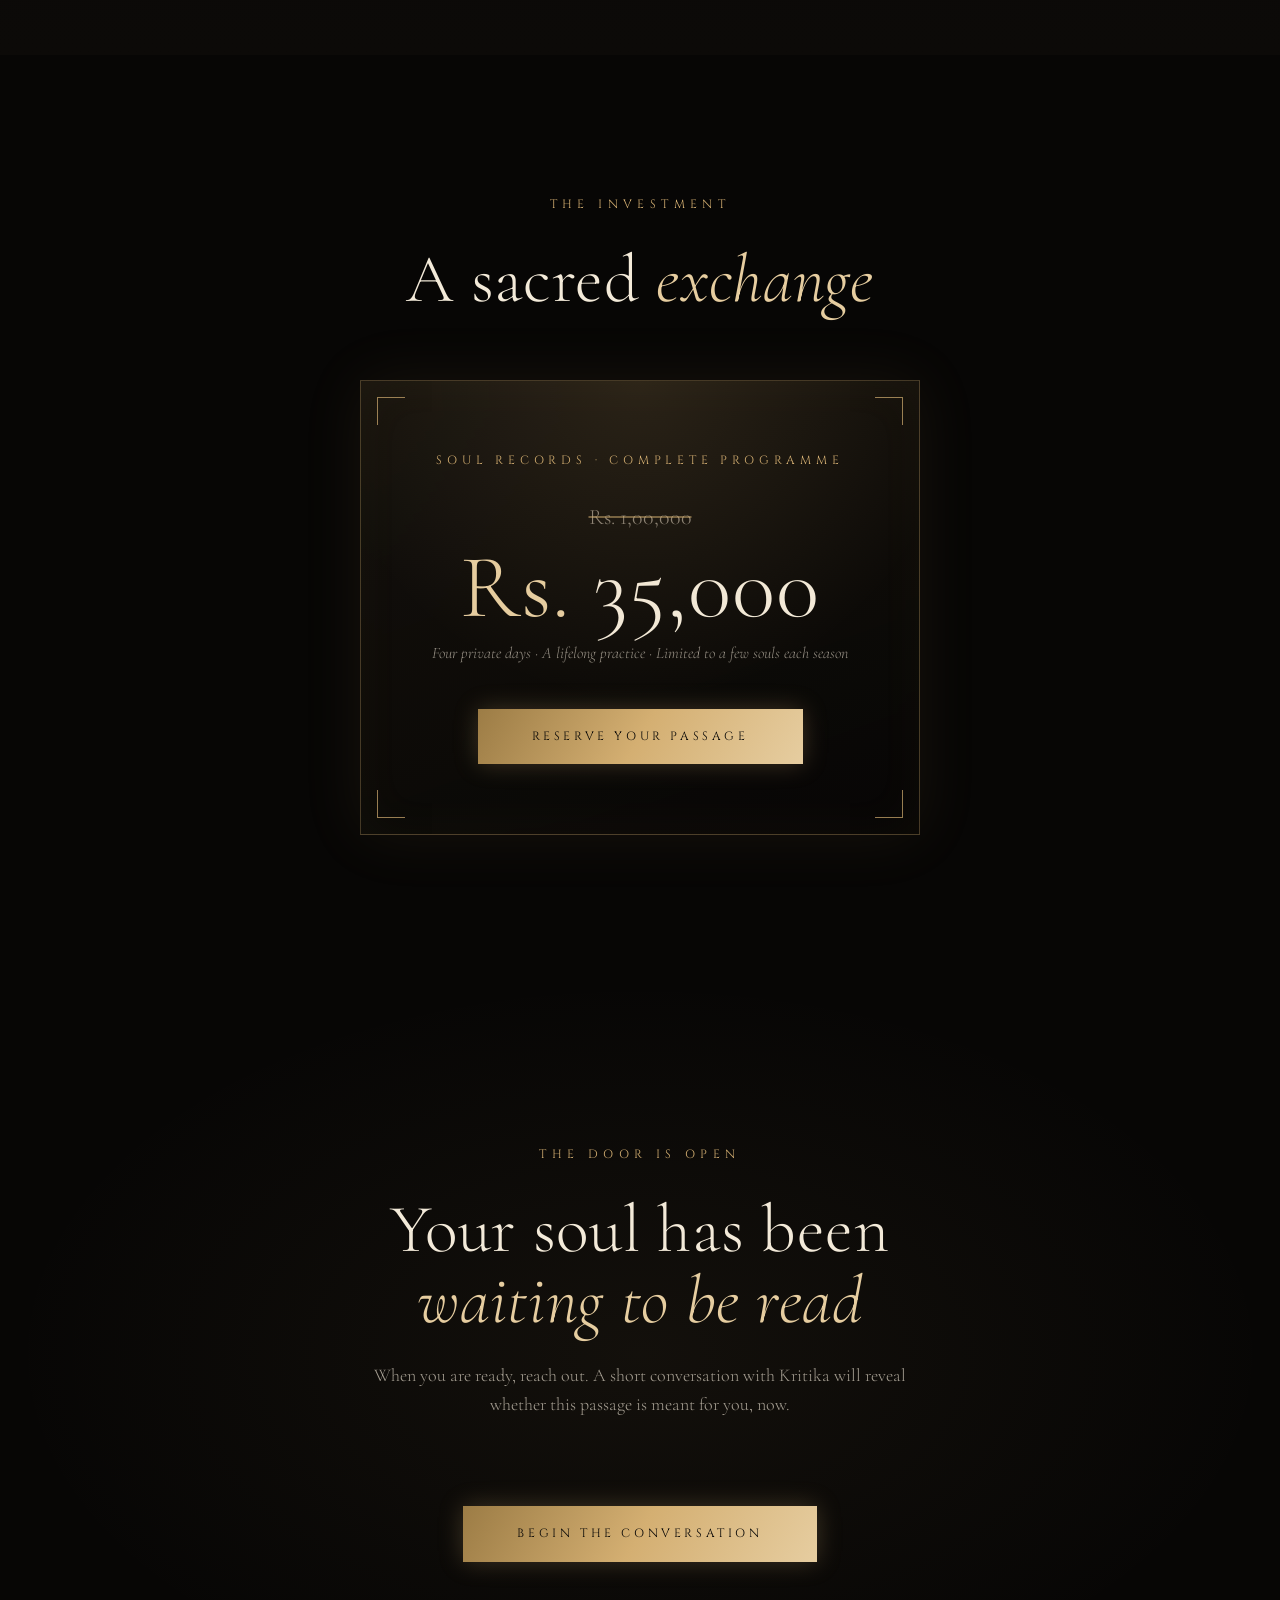
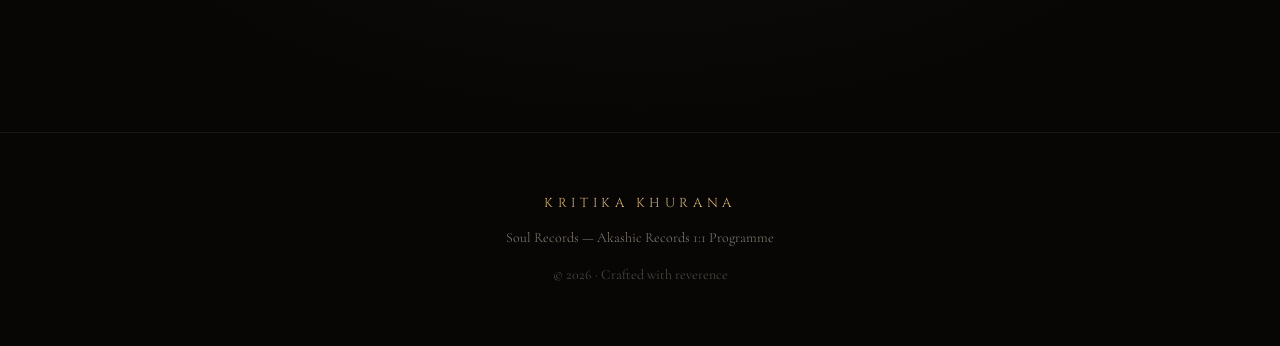
==== commit a46fd2dc: "Rebuild Soul Records site as immersive luxury experience - Replace Three.js hero with Canvas 2D rota" ====
--- a/index.html
+++ b/index.html
@@ -1,378 +1,500 @@
 <!DOCTYPE html>
 <html lang="en">
 <head>
-  <meta charset="UTF-8" />
-  <meta name="viewport" content="width=device-width, initial-scale=1.0" />
-  <title>Social Eagle — About</title>
-  <link rel="stylesheet" href="styles.css" />
+<meta charset="UTF-8" />
+<meta name="viewport" content="width=device-width, initial-scale=1.0" />
+<title>Soul Records — Kritika Khurana | Akashic Records 1:1 Programme</title>
+<link rel="preconnect" href="https://fonts.googleapis.com" />
+<link rel="preconnect" href="https://fonts.gstatic.com" crossorigin />
+<link href="https://fonts.googleapis.com/css2?family=Cormorant+Garamond:ital,wght@0,300;0,400;0,500;0,600;1,300;1,400&family=Cinzel:wght@400;500;600&family=Jost:wght@200;300;400;500&display=swap" rel="stylesheet" />
+<style>
+  :root{
+    --black:#070605;
+    --black-2:#0c0a08;
+    --gold:#d4af72;
+    --gold-soft:#e6cda0;
+    --gold-deep:#9c7c45;
+    --cream:#f3ead9;
+    --muted:#8a8175;
+    --serif:'Cormorant Garamond',serif;
+    --display:'Cinzel',serif;
+    --sans:'Jost',sans-serif;
+  }
+  *{margin:0;padding:0;box-sizing:border-box;}
+  html{scroll-behavior:smooth;}
+  body{
+    background:var(--black);
+    color:var(--cream);
+    font-family:var(--serif);
+    overflow-x:hidden;
+    cursor:none;
+    -webkit-font-smoothing:antialiased;
+    line-height:1.6;
+  }
+  ::selection{background:rgba(212,175,114,.25);color:var(--cream);}
+
+  #progress{
+    position:fixed;top:0;left:0;height:2px;width:0%;
+    background:linear-gradient(90deg,var(--gold-deep),var(--gold),var(--gold-soft));
+    z-index:9999;box-shadow:0 0 12px rgba(212,175,114,.7);
+  }
+
+  .grain{
+    position:fixed;inset:0;z-index:9000;pointer-events:none;opacity:.05;
+    background-image:url("data:image/svg+xml,%3Csvg xmlns='http://www.w3.org/2000/svg' width='120' height='120'%3E%3Cfilter id='n'%3E%3CfeTurbulence type='fractalNoise' baseFrequency='0.9' numOctaves='3'/%3E%3C/filter%3E%3Crect width='100%25' height='100%25' filter='url(%23n)'/%3E%3C/svg%3E");
+    mix-blend-mode:overlay;
+  }
+
+  .cur-dot,.cur-ring{position:fixed;top:0;left:0;border-radius:50%;pointer-events:none;z-index:10000;transform:translate(-50%,-50%);}
+  .cur-dot{width:6px;height:6px;background:var(--gold);box-shadow:0 0 8px var(--gold);}
+  .cur-ring{width:34px;height:34px;border:1px solid rgba(212,175,114,.5);transition:width .25s,height .25s,border-color .25s,background .25s;}
+  .cur-ring.hover{width:52px;height:52px;border-color:rgba(212,175,114,.9);background:rgba(212,175,114,.06);}
+  @media(hover:none){.cur-dot,.cur-ring{display:none;}body{cursor:auto;}}
+
+  #specks{position:fixed;inset:0;z-index:1;pointer-events:none;}
+
+  #hero{position:relative;height:100vh;width:100%;overflow:hidden;}
+  #mandala-canvas{position:absolute;inset:0;width:100%;height:100%;z-index:0;}
+  .hero-vignette{position:absolute;inset:0;z-index:1;pointer-events:none;
+    background:radial-gradient(ellipse at center,transparent 30%,rgba(7,6,5,.55) 75%,var(--black) 100%);}
+  .hero-content{position:absolute;inset:0;z-index:2;display:flex;flex-direction:column;align-items:center;justify-content:center;text-align:center;padding:0 24px;}
+  .hero-eyebrow{font-family:var(--display);font-size:13px;letter-spacing:.55em;text-transform:uppercase;color:var(--gold);margin-bottom:28px;padding-left:.55em;opacity:0;animation:fadeUp 1.6s .3s forwards;}
+  .hero-title{font-family:var(--serif);font-weight:300;font-size:clamp(64px,13vw,180px);line-height:.95;letter-spacing:.01em;color:var(--cream);opacity:0;animation:fadeUp 1.8s .6s forwards;}
+  .hero-title em{font-style:italic;color:var(--gold-soft);}
+  .hero-sub{margin-top:34px;max-width:540px;font-size:clamp(16px,2vw,21px);font-weight:300;color:rgba(243,234,217,.72);font-style:italic;opacity:0;animation:fadeUp 1.8s 1s forwards;}
+  .hero-scroll{position:absolute;bottom:38px;left:50%;transform:translateX(-50%);z-index:3;font-family:var(--display);font-size:10px;letter-spacing:.4em;text-transform:uppercase;color:var(--gold);opacity:0;animation:fadeUp 2s 1.6s forwards;}
+  .hero-scroll span{display:block;width:1px;height:46px;margin:14px auto 0;background:linear-gradient(var(--gold),transparent);animation:pulseLine 2.4s ease-in-out infinite;}
+  @keyframes pulseLine{0%,100%{opacity:.3;transform:scaleY(.6);}50%{opacity:1;transform:scaleY(1);}}
+  @keyframes fadeUp{from{opacity:0;transform:translateY(40px);}to{opacity:1;transform:translateY(0);}}
+
+  section{position:relative;z-index:2;padding:140px 32px;}
+  .wrap{max-width:1080px;margin:0 auto;}
+  .narrow{max-width:760px;margin:0 auto;}
+  .eyebrow{font-family:var(--display);font-size:12px;letter-spacing:.45em;text-transform:uppercase;color:var(--gold);margin-bottom:30px;}
+  h2{font-family:var(--serif);font-weight:300;font-size:clamp(38px,6vw,68px);line-height:1.05;letter-spacing:.01em;color:var(--cream);}
+  h2 em{font-style:italic;color:var(--gold-soft);}
+  .lead{font-size:clamp(19px,2.4vw,26px);font-weight:300;color:rgba(243,234,217,.82);}
+  p.body{font-size:18px;font-weight:300;color:rgba(243,234,217,.66);margin-top:22px;}
+  .divider{width:90px;height:1px;background:linear-gradient(90deg,transparent,var(--gold),transparent);margin:46px auto;}
+
+  .reveal{opacity:0;transform:translateY(48px);transition:opacity 1.3s cubic-bezier(.16,1,.3,1),transform 1.3s cubic-bezier(.16,1,.3,1);}
+  .reveal.in{opacity:1;transform:none;}
+  .reveal.d1{transition-delay:.12s;}.reveal.d2{transition-delay:.24s;}.reveal.d3{transition-delay:.36s;}
+
+  #open{text-align:center;padding-top:170px;}
+  #open .lead{max-width:680px;margin:0 auto;font-style:italic;}
+
+  #akashic{text-align:center;}
+  .geo-wrap{position:relative;width:min(420px,82vw);height:min(420px,82vw);margin:60px auto 50px;display:flex;align-items:center;justify-content:center;}
+  .geo-wrap svg{width:100%;height:100%;overflow:visible;}
+  .geo-glow{position:absolute;inset:18%;border-radius:50%;background:radial-gradient(circle,rgba(212,175,114,.22),transparent 65%);filter:blur(18px);animation:breathe 6s ease-in-out infinite;}
+  @keyframes breathe{0%,100%{opacity:.45;transform:scale(.92);}50%{opacity:.9;transform:scale(1.04);}}
+  .geo-rot{transform-origin:center;animation:spin 120s linear infinite;}
+  .geo-rot-rev{transform-origin:center;animation:spin 90s linear infinite reverse;}
+  @keyframes spin{to{transform:rotate(360deg);}}
+  .geo-stroke{fill:none;stroke:var(--gold);stroke-width:.6;opacity:.5;}
+  .geo-stroke-2{fill:none;stroke:var(--gold-soft);stroke-width:.4;opacity:.32;}
+
+  #curriculum{background:linear-gradient(180deg,var(--black),var(--black-2),var(--black));}
+  .days{margin-top:70px;display:flex;flex-direction:column;gap:0;}
+  .day{display:grid;grid-template-columns:140px 1fr;gap:40px;padding:46px 0;border-top:1px solid rgba(212,175,114,.14);align-items:start;}
+  .day:last-child{border-bottom:1px solid rgba(212,175,114,.14);}
+  .day-num{font-family:var(--display);font-size:14px;letter-spacing:.3em;color:var(--gold);}
+  .day-num .big{display:block;font-family:var(--serif);font-size:74px;line-height:.9;font-weight:300;color:rgba(212,175,114,.35);margin-top:10px;}
+  .day h3{font-family:var(--serif);font-weight:400;font-size:30px;color:var(--cream);margin-bottom:14px;}
+  .day p{font-size:17px;font-weight:300;color:rgba(243,234,217,.62);}
+
+  .cards{margin-top:64px;display:grid;grid-template-columns:repeat(2,1fr);gap:24px;}
+  .card{position:relative;padding:42px 38px;border:1px solid rgba(212,175,114,.16);background:linear-gradient(160deg,rgba(212,175,114,.04),transparent);transition:border-color .5s,transform .5s,background .5s;}
+  .card:hover{border-color:rgba(212,175,114,.4);transform:translateY(-4px);background:linear-gradient(160deg,rgba(212,175,114,.08),transparent);}
+  .card h4{font-family:var(--display);font-size:13px;letter-spacing:.2em;text-transform:uppercase;color:var(--gold);margin-bottom:16px;}
+  .card p{font-size:17px;font-weight:300;color:rgba(243,234,217,.7);}
+  .format-list{margin-top:60px;display:grid;grid-template-columns:repeat(3,1fr);gap:36px;text-align:center;}
+  .format-item .ic{font-family:var(--serif);font-size:40px;color:var(--gold-soft);font-style:italic;}
+  .format-item h4{font-family:var(--display);font-size:12px;letter-spacing:.25em;text-transform:uppercase;color:var(--gold);margin:18px 0 10px;}
+  .format-item p{font-size:16px;font-weight:300;color:rgba(243,234,217,.6);}
+
+  #testimonials{text-align:center;background:linear-gradient(180deg,var(--black),var(--black-2));}
+  .quotes{margin-top:64px;display:grid;grid-template-columns:repeat(2,1fr);gap:40px;}
+  .quote{padding:50px 44px;border:1px solid rgba(212,175,114,.14);position:relative;background:rgba(255,255,255,.012);}
+  .quote::before{content:'\201C';position:absolute;top:6px;left:24px;font-family:var(--serif);font-size:90px;color:rgba(212,175,114,.22);line-height:1;}
+  .quote p{font-size:20px;font-weight:300;font-style:italic;color:rgba(243,234,217,.82);line-height:1.55;}
+  .quote .by{margin-top:26px;font-family:var(--display);font-size:11px;letter-spacing:.3em;text-transform:uppercase;color:var(--gold);}
+
+  #investment{text-align:center;}
+  .invest-card{position:relative;max-width:560px;margin:64px auto 0;padding:70px 50px;background:linear-gradient(160deg,rgba(212,175,114,.07),rgba(7,6,5,.4));border:1px solid rgba(212,175,114,.3);box-shadow:0 0 60px rgba(212,175,114,.08),inset 0 0 50px rgba(212,175,114,.04);overflow:hidden;}
+  .invest-card::after{content:'';position:absolute;inset:0;background:radial-gradient(circle at 50% 0%,rgba(212,175,114,.12),transparent 60%);pointer-events:none;}
+  .corner{position:absolute;width:28px;height:28px;border:1px solid var(--gold);opacity:.7;}
+  .corner.tl{top:16px;left:16px;border-right:none;border-bottom:none;}
+  .corner.tr{top:16px;right:16px;border-left:none;border-bottom:none;}
+  .corner.bl{bottom:16px;left:16px;border-right:none;border-top:none;}
+  .corner.br{bottom:16px;right:16px;border-left:none;border-top:none;}
+  .invest-label{font-family:var(--display);font-size:12px;letter-spacing:.4em;text-transform:uppercase;color:var(--gold);}
+  .invest-old{margin-top:30px;font-size:22px;font-weight:300;color:var(--muted);text-decoration:line-through;text-decoration-color:rgba(212,175,114,.5);}
+  .invest-price{font-family:var(--serif);font-weight:300;font-size:clamp(56px,11vw,90px);line-height:1;color:var(--cream);margin:8px 0 6px;letter-spacing:.01em;}
+  .invest-price em{font-style:normal;color:var(--gold-soft);}
+  .invest-note{font-size:16px;font-weight:300;font-style:italic;color:rgba(243,234,217,.6);margin-top:8px;}
+  .cta{display:inline-block;margin-top:42px;padding:18px 54px;font-family:var(--display);font-size:12px;letter-spacing:.3em;text-transform:uppercase;color:var(--black);background:linear-gradient(120deg,var(--gold-deep),var(--gold),var(--gold-soft));border:none;text-decoration:none;transition:transform .4s,box-shadow .4s;box-shadow:0 0 24px rgba(212,175,114,.25);}
+  .cta:hover{transform:translateY(-3px);box-shadow:0 8px 40px rgba(212,175,114,.45);}
+  .cta.outline{background:transparent;color:var(--gold);border:1px solid rgba(212,175,114,.5);box-shadow:none;}
+  .cta.outline:hover{background:rgba(212,175,114,.08);box-shadow:0 0 30px rgba(212,175,114,.15);}
+
+  #final{text-align:center;padding:170px 32px;background:radial-gradient(ellipse at center,rgba(212,175,114,.06),transparent 70%),var(--black);}
+  #final h2{margin-bottom:24px;}
+
+  footer{position:relative;z-index:2;text-align:center;padding:60px 32px;border-top:1px solid rgba(212,175,114,.1);}
+  footer .name{font-family:var(--display);font-size:13px;letter-spacing:.35em;text-transform:uppercase;color:var(--gold);}
+  footer p{font-size:14px;font-weight:300;color:var(--muted);margin-top:14px;}
+
+  @media(max-width:768px){
+    section{padding:90px 22px;}
+    .day{grid-template-columns:1fr;gap:14px;padding:36px 0;}
+    .day-num .big{font-size:54px;}
+    .cards,.quotes{grid-template-columns:1fr;}
+    .format-list{grid-template-columns:1fr;gap:48px;}
+    .invest-card{padding:54px 28px;}
+    .card,.quote{padding:36px 28px;}
+    .hero-eyebrow{letter-spacing:.4em;}
+  }
+</style>
 </head>
 <body>
 
-  <!-- Navigation -->
-  <nav class="nav">
-    <div class="nav__inner">
-      <a href="#" class="nav__logo">Social Eagle</a>
-      <ul class="nav__links">
-        <li><a href="#leadership">Leadership</a></li>
-        <li><a href="#recognition">Media & Recognition</a></li>
-        <li><a href="#philosophy">Our Philosophy</a></li>
-      </ul>
-    </div>
-  </nav>
-
-  <main>
-
-    <!-- ──────────────────────────────────────────
-         SECTION: Leadership
-    ─────────────────────────────────────────── -->
-    <section class="section section--hero" id="leadership">
-      <div class="container">
-        <span class="eyebrow">About → Leadership</span>
-        <h1 class="section__title">Leadership at Social Eagle</h1>
-        <p class="section__lead">
-          Social Eagle is led by a small group of people responsible for direction, learning
-          quality, delivery discipline, and long-term integrity of the ecosystem.
-        </p>
-        <p class="section__body">
-          Leadership here is not about visibility. It is about stewardship — of systems,
-          standards, and outcomes.
-        </p>
-        <p class="section__body">
-          We intentionally keep leadership lean so the institution remains
-          <strong>system-driven, not personality-driven.</strong>
-        </p>
+<div id="progress"></div>
+<div class="grain"></div>
+<div class="cur-dot"></div>
+<div class="cur-ring"></div>
+<canvas id="specks"></canvas>
+
+<!-- ===================== HERO ===================== -->
+<section id="hero">
+  <canvas id="mandala-canvas"></canvas>
+  <div class="hero-vignette"></div>
+  <div class="hero-content">
+    <div class="hero-eyebrow">Kritika Khurana</div>
+    <h1 class="hero-title">Soul <em>Records</em></h1>
+    <p class="hero-sub">A four-day, one-to-one passage into the Akashic Records — the living library of your soul.</p>
+  </div>
+  <div class="hero-scroll">Enter<span></span></div>
+</section>
+
+<!-- ===================== OPEN STATEMENT ===================== -->
+<section id="open">
+  <div class="narrow">
+    <div class="eyebrow reveal">The Threshold</div>
+    <p class="lead reveal d1">Before you were named, before you arrived, your story was already written in light. There is a record of every life your soul has lived — and it has been waiting, patiently, for you to remember how to read it.</p>
+    <div class="divider reveal d2"></div>
+    <p class="body reveal d2" style="text-align:center;max-width:600px;margin-left:auto;margin-right:auto;">This is not a course about belief. It is an invitation to come home to a knowing that has always been yours.</p>
+  </div>
+</section>
+
+<!-- ===================== AKASHIC ===================== -->
+<section id="akashic">
+  <div class="wrap">
+    <div class="eyebrow reveal">What Are The Akashic Records</div>
+    <h2 class="reveal d1">The library of <em>the soul</em></h2>
+
+    <div class="geo-wrap reveal d2">
+      <div class="geo-glow"></div>
+      <svg viewBox="0 0 200 200" aria-hidden="true">
+        <g class="geo-rot">
+          <circle class="geo-stroke" cx="100" cy="100" r="26"/>
+          <g id="ring1"></g>
+          <g id="ring2"></g>
+        </g>
+        <g class="geo-rot-rev">
+          <polygon class="geo-stroke-2" points="100,30 160,135 40,135"/>
+          <polygon class="geo-stroke-2" points="100,170 40,65 160,65"/>
+        </g>
+        <circle class="geo-stroke" cx="100" cy="100" r="78"/>
+        <circle class="geo-stroke-2" cx="100" cy="100" r="88"/>
+      </svg>
+    </div>
+
+    <p class="lead narrow reveal d2">The Akashic Records are an energetic archive — a field that holds the imprint of every soul's journey across time. Past, present, and the unfolding of what may yet be.</p>
+    <p class="body narrow reveal d3">To open them is to access guidance with extraordinary clarity: the patterns you keep repeating, the gifts you carry, the contracts you are ready to release. In <em>Soul Records</em>, you will learn to enter this field yourself — gently, ethically, and with reverence.</p>
+  </div>
+</section>
+
+<!-- ===================== CURRICULUM ===================== -->
+<section id="curriculum">
+  <div class="wrap">
+    <div class="eyebrow reveal">The Passage · Four Days</div>
+    <h2 class="reveal d1">Your <em>unfolding</em></h2>
+    <div class="days">
+      <div class="day reveal">
+        <div class="day-num">Day<span class="big">I</span></div>
+        <div><h3>Opening the Gate</h3><p>We begin with grounding, energetic protection, and the sacred prayer that opens your own Records. You will feel the field for the first time — and learn to trust the subtle language it speaks in.</p></div>
       </div>
-    </section>
-
-    <!-- Leadership Team -->
-    <section class="section section--team" id="team">
-      <div class="container">
-        <h2 class="section__subtitle">Leadership Team</h2>
-
-        <div class="team-grid">
-
-          <!-- Card 1 -->
-          <article class="card">
-            <div class="card__header">
-              <h3 class="card__name">Dharaneetharan G.D.</h3>
-              <span class="card__role">Founder &amp; Ecosystem Lead</span>
-            </div>
-            <p class="card__desc">
-              Responsible for overall vision, philosophy, and long-term direction of Social Eagle.
-              Ensures that learning, community, experiences, and practice function as one cohesive
-              ecosystem.
-            </p>
-            <p class="card__focus">
-              <span class="label">Focus:</span> Institution-building, clarity of thought, and
-              capability-led growth.
-            </p>
-            <a class="card__link"
-               href="https://www.linkedin.com/in/dharaneetharan/"
-               target="_blank" rel="noopener noreferrer">
-              LinkedIn →
-            </a>
-          </article>
-
-          <!-- Card 2 -->
-          <article class="card">
-            <div class="card__header">
-              <h3 class="card__name">Vishnu Hari Harikumar</h3>
-              <span class="card__role">Head of Programs &amp; Learning</span>
-            </div>
-            <p class="card__desc">
-              Leads the design, structure, and quality of learning experiences across Social Eagle.
-              Ensures programs remain practical, applied, and aligned with real-world outcomes.
-            </p>
-            <p class="card__focus">
-              <span class="label">Focus:</span> Curriculum depth, cohort experience, and learning
-              integrity.
-            </p>
-            <a class="card__link"
-               href="https://www.linkedin.com/in/vishnuhari-harikumar/"
-               target="_blank" rel="noopener noreferrer">
-              LinkedIn →
-            </a>
-          </article>
-
-          <!-- Card 3 -->
-          <article class="card">
-            <div class="card__header">
-              <h3 class="card__name">Shatheesh Ram Ganapathy</h3>
-              <span class="card__role">Community &amp; Operations Lead</span>
-            </div>
-            <p class="card__desc">
-              Oversees community structure, internal operations, and execution discipline across the
-              ecosystem. Ensures consistency, continuity, and reliability in day-to-day functioning.
-            </p>
-            <p class="card__focus">
-              <span class="label">Focus:</span> Operational systems, community health, and delivery
-              consistency.
-            </p>
-            <a class="card__link"
-               href="https://www.linkedin.com/in/shatheeshramganapathy/"
-               target="_blank" rel="noopener noreferrer">
-              LinkedIn →
-            </a>
-          </article>
-
-          <!-- Card 4 -->
-          <article class="card">
-            <div class="card__header">
-              <h3 class="card__name">Sathish</h3>
-              <span class="card__role">Technology &amp; Systems Lead</span>
-            </div>
-            <p class="card__desc">
-              Responsible for technology infrastructure and internal systems that support learning,
-              community, and scale.
-            </p>
-            <p class="card__focus">
-              <span class="label">Focus:</span> System stability, scalability, and technical
-              reliability.
-            </p>
-            <a class="card__link"
-               href="https://www.linkedin.com/in/sathish-se/"
-               target="_blank" rel="noopener noreferrer">
-              LinkedIn →
-            </a>
-          </article>
-
-          <!-- Card 5 -->
-          <article class="card">
-            <div class="card__header">
-              <h3 class="card__name">Thirumurugan R</h3>
-              <span class="card__role">Business &amp; Delivery Lead</span>
-            </div>
-            <p class="card__desc">
-              Oversees business execution, delivery quality, and outcome reliability across programs
-              and engagements. Works closely with learning, operations, and systems teams to
-              translate intent into consistent execution.
-            </p>
-            <p class="card__focus">
-              <span class="label">Focus:</span> Delivery discipline, operational alignment, and
-              execution outcomes.
-            </p>
-            <a class="card__link"
-               href="https://www.linkedin.com/in/thirumurugan-r-85a41b24a/"
-               target="_blank" rel="noopener noreferrer">
-              LinkedIn →
-            </a>
-          </article>
-
-        </div><!-- /team-grid -->
+      <div class="day reveal">
+        <div class="day-num">Day<span class="big">II</span></div>
+        <div><h3>Reading the Light</h3><p>Deepening your access. Working with the Lords, Masters, Teachers and Loved Ones who hold your Records, you'll practice asking, listening, and receiving with precision and discernment.</p></div>
       </div>
-    </section>
-
-    <!-- How Leadership Works -->
-    <section class="section section--how">
-      <div class="container container--narrow">
-        <h2 class="section__subtitle">How leadership works at Social Eagle</h2>
-        <p class="section__body">
-          The goal is not to centralise authority — it is to build an ecosystem that works
-          reliably at scale.
-        </p>
-
-        <ul class="principle-list">
-          <li>Leadership sets direction, not dependency</li>
-          <li>Systems guide execution, not personalities</li>
-          <li>Accountability is explicit and distributed</li>
-          <li>Standards are protected consistently</li>
-          <li>The work matters more than titles</li>
-          <li>Systems matter more than faces</li>
-          <li>Consistency matters more than spotlight</li>
-        </ul>
-
-        <div class="note">
-          <h3 class="note__title">A note on visibility</h3>
-          <p>
-            Social Eagle does not publicly showcase its full team. We believe leadership is visible
-            because direction matters. Everything else is designed to function through structure.
-          </p>
-        </div>
+      <div class="day reveal">
+        <div class="day-num">Day<span class="big">III</span></div>
+        <div><h3>Healing the Threads</h3><p>Here we work with soul contracts, ancestral imprints, and recurring patterns — clearing what no longer serves so your present life can move with freedom and grace.</p></div>
       </div>
-    </section>
-
-    <!-- ──────────────────────────────────────────
-         SECTION: Media & Recognition
-    ─────────────────────────────────────────── -->
-    <section class="section section--recognition" id="recognition">
-      <div class="container container--narrow">
-        <span class="eyebrow">About → Media &amp; Recognition</span>
-        <h2 class="section__title">Media &amp; Recognition at Social Eagle</h2>
-        <p class="section__body">
-          Social Eagle's work has been recognised by industry bodies, institutions, and media
-          platforms over the years.
-        </p>
-
-        <h3 class="section__subtitle">Selected Recognitions</h3>
-
-        <ul class="recognition-list">
-          <li>
-            <span class="recog__year">2026</span>
-            <div>
-              <strong>Startup Stars — Vikatan</strong>
-              <p>Featured as part of the "Startup Stars" series, with the Social Eagle journey
-              included in the accompanying book.</p>
-            </div>
-          </li>
-          <li>
-            <span class="recog__year">2026</span>
-            <div>
-              <strong>Pioneer of Change Award — Entrepreneur</strong>
-            </div>
-          </li>
-          <li>
-            <span class="recog__year">2025</span>
-            <div>
-              <strong>Patrician Legacy Award</strong>
-              <p>For excellence in Digital Marketing.</p>
-            </div>
-          </li>
-          <li>
-            <span class="recog__year">2025</span>
-            <div>
-              <strong>National Life Empowerment Award — SYPA</strong>
-            </div>
-          </li>
-          <li>
-            <span class="recog__year">2023</span>
-            <div>
-              <strong>Silicon India Startup Award — Silicon India</strong>
-              <p>Recognised among the Top 10 Best Social Media Startups.</p>
-            </div>
-          </li>
-          <li>
-            <span class="recog__year">2022</span>
-            <div>
-              <strong>Power Seminar Contributor Award — ICT Academy of Tamil Nadu</strong>
-              <p>For impact and contribution to learning and capability-building.</p>
-            </div>
-          </li>
-          <li>
-            <span class="recog__year">2021</span>
-            <div>
-              <strong>Leader in Me Recognition — Franklin Covey</strong>
-            </div>
-          </li>
-          <li>
-            <span class="recog__year">—</span>
-            <div>
-              <strong>Asia Book Awards</strong>
-            </div>
-          </li>
-        </ul>
-
-        <div class="note">
-          <h3 class="note__title">A note on recognition</h3>
-          <p>
-            While recognition is not our focus, we document it as external validation of the work
-            we continue to do — quietly and consistently. Our priority remains building real-world
-            capability through education, community, and practice.
-          </p>
-        </div>
+      <div class="day reveal">
+        <div class="day-num">Day<span class="big">IV</span></div>
+        <div><h3>Walking Forward</h3><p>Integration and embodiment. You'll establish your own ongoing practice and receive a personal reading on the path ahead — leaving as a steward of your own sacred record.</p></div>
       </div>
-    </section>
-
-    <!-- ──────────────────────────────────────────
-         SECTION: Our Philosophy
-    ─────────────────────────────────────────── -->
-    <section class="section section--philosophy" id="philosophy">
-      <div class="container container--narrow">
-        <span class="eyebrow">Our Philosophy</span>
-        <h2 class="section__title">How Social Eagle Thinks, Teaches, and Operates</h2>
-        <p class="section__lead">
-          Social Eagle is built on the belief that real growth comes from responsibility,
-          practice, and integrity — not motivation or shortcuts.
-        </p>
-        <p class="section__body">
-          Everything we do, from education to community to experiences, is designed to help
-          people operate effectively in the real world.
-        </p>
-
-        <h3 class="section__subtitle">Our Core Principles</h3>
-
-        <div class="principles">
-
-          <div class="principle">
-            <div class="principle__number">01</div>
-            <div class="principle__content">
-              <h4>Responsibility Comes First</h4>
-              <p>Growth begins with ownership. We believe individuals grow only when they take
-              responsibility for their learning, their decisions, and their outcomes.</p>
-              <p>We do not believe in excuses — only feedback and improvement.</p>
-            </div>
-          </div>
-
-          <div class="principle">
-            <div class="principle__number">02</div>
-            <div class="principle__content">
-              <h4>Integrity Is Non-Negotiable</h4>
-              <p>Trust is the foundation of any ecosystem. We operate with honesty in intent,
-              clarity in communication, and consistency in action.</p>
-              <p>We choose what is right over what is easy.</p>
-            </div>
-          </div>
-
-          <div class="principle">
-            <div class="principle__number">03</div>
-            <div class="principle__content">
-              <h4>Learning Must Lead to Action</h4>
-              <p>Knowledge without application is incomplete. At Social Eagle, learning is
-              designed to be applied, progress is measured through action, and practice is built
-              into every serious path.</p>
-              <p>We don't teach for understanding alone — we teach for execution.</p>
-            </div>
-          </div>
-
-          <div class="principle">
-            <div class="principle__number">04</div>
-            <div class="principle__content">
-              <h4>Systems Enable Consistency</h4>
-              <p>Individuals perform better within strong systems. Clear processes reduce chaos,
-              discipline creates freedom, and consistency compounds results.</p>
-              <p>We build environments where people can rely on systems, not heroics.</p>
-            </div>
-          </div>
-
-          <div class="principle">
-            <div class="principle__number">05</div>
-            <div class="principle__content">
-              <h4>Customer and Learner Success Is the Real Outcome</h4>
-              <p>Our work exists only because it serves real people. We design everything with a
-              single question: <em>Does this help someone succeed in the real world?</em></p>
-              <p>If it doesn't, it doesn't belong here.</p>
-            </div>
-          </div>
-
-          <div class="principle">
-            <div class="principle__number">06</div>
-            <div class="principle__content">
-              <h4>Growth Is Continuous, Not Event-Based</h4>
-              <p>Growth is not a milestone. It is a habit. We encourage continuous learning.</p>
-              <p>Stagnation is the only failure.</p>
-            </div>
-          </div>
-
-          <div class="principle">
-            <div class="principle__number">07</div>
-            <div class="principle__content">
-              <h4>We Grow Together</h4>
-              <p>Individual growth is strengthened by collective progress. Social Eagle is built
-              on the belief that progress is faster — and more sustainable — when people grow
-              together.</p>
-            </div>
-          </div>
-
-        </div><!-- /principles -->
-      </div>
-    </section>
-
-  </main>
-
-  <footer class="footer">
-    <div class="container">
-      <p>© 2026 Social Eagle. All rights reserved.</p>
-    </div>
-  </footer>
-
+    </div>
+  </div>
+</section>
+
+<!-- ===================== FOR WHO ===================== -->
+<section id="forwho">
+  <div class="wrap">
+    <div class="eyebrow reveal">For Whom This Is</div>
+    <h2 class="reveal d1">A calling, not <em>a curiosity</em></h2>
+    <div class="cards">
+      <div class="card reveal"><h4>The Seeker</h4><p>You feel a pull toward something deeper and are ready to move from reading about the spiritual to living it directly.</p></div>
+      <div class="card reveal d1"><h4>The Healer</h4><p>You hold space for others and wish to add the Akashic Records as a profound tool within your own practice.</p></div>
+      <div class="card reveal d2"><h4>At a Threshold</h4><p>You stand at a crossroads — a relationship, a vocation, a version of yourself dissolving — and want clarity from the source.</p></div>
+      <div class="card reveal d3"><h4>The Remembering</h4><p>Something in you already knows. You are simply ready to be given the keys to a door you have always sensed.</p></div>
+    </div>
+  </div>
+</section>
+
+<!-- ===================== FORMAT ===================== -->
+<section id="format">
+  <div class="wrap" style="text-align:center;">
+    <div class="eyebrow reveal">The Container</div>
+    <h2 class="reveal d1">Held in <em>devotion</em></h2>
+    <div class="format-list">
+      <div class="format-item reveal"><div class="ic">i</div><h4>Private 1:1</h4><p>Entirely personal. No group, no recordings of others — only you, your field, and Kritika's full attention.</p></div>
+      <div class="format-item reveal d1"><div class="ic">iv</div><h4>Four Days</h4><p>Spacious sessions across four days, paced to your nervous system and your unfolding.</p></div>
+      <div class="format-item reveal d2"><div class="ic">&#8734;</div><h4>Lifelong Practice</h4><p>You leave with a complete, repeatable method — yours to return to for the rest of your life.</p></div>
+    </div>
+  </div>
+</section>
+
+<!-- ===================== TESTIMONIALS ===================== -->
+<section id="testimonials">
+  <div class="wrap">
+    <div class="eyebrow reveal">In Their Words</div>
+    <h2 class="reveal d1">Voices from <em>the field</em></h2>
+    <div class="quotes">
+      <div class="quote reveal"><p>I came searching for answers and left with a way of listening that has never left me. Something in me finally settled.</p><div class="by">— A Soul Records Graduate</div></div>
+      <div class="quote reveal d1"><p>Kritika holds space with such tenderness and precision. By the fourth day I was reading my own Records with a clarity I didn't think possible.</p><div class="by">— A Devoted Seeker</div></div>
+      <div class="quote reveal d1"><p>This was not a course. It was a remembering. I understand my life — every pattern, every choice — completely differently now.</p><div class="by">— A Practitioner &amp; Healer</div></div>
+      <div class="quote reveal"><p>The most sacred four days of my year. I arrived heavy and left luminous, carrying a practice that is entirely my own.</p><div class="by">— A Returning Student</div></div>
+    </div>
+  </div>
+</section>
+
+<!-- ===================== INVESTMENT ===================== -->
+<section id="investment">
+  <div class="wrap">
+    <div class="eyebrow reveal">The Investment</div>
+    <h2 class="reveal d1">A sacred <em>exchange</em></h2>
+    <div class="invest-card reveal d2">
+      <span class="corner tl"></span><span class="corner tr"></span>
+      <span class="corner bl"></span><span class="corner br"></span>
+      <div class="invest-label">Soul Records · Complete Programme</div>
+      <div class="invest-old">Rs. 1,00,000</div>
+      <div class="invest-price"><em>Rs.</em> 35,000</div>
+      <div class="invest-note">Four private days · A lifelong practice · Limited to a few souls each season</div>
+      <a href="#final" class="cta" data-hover>Reserve Your Passage</a>
+    </div>
+  </div>
+</section>
+
+<!-- ===================== FINAL CTA ===================== -->
+<section id="final">
+  <div class="narrow">
+    <div class="eyebrow reveal">The Door Is Open</div>
+    <h2 class="reveal d1">Your soul has been<br><em>waiting to be read</em></h2>
+    <p class="body reveal d2" style="max-width:540px;margin:24px auto 0;">When you are ready, reach out. A short conversation with Kritika will reveal whether this passage is meant for you, now.</p>
+    <div class="reveal d3" style="margin-top:46px;">
+      <a href="mailto:hello@kritikakhurana.com?subject=Soul%20Records%20Enquiry" class="cta" data-hover>Begin the Conversation</a>
+    </div>
+  </div>
+</section>
+
+<footer>
+  <div class="name">Kritika Khurana</div>
+  <p>Soul Records — Akashic Records 1:1 Programme</p>
+  <p style="opacity:.6;">© 2026 · Crafted with reverence</p>
+</footer>
+
+<script>
+/* ---------------- Custom cursor ---------------- */
+(function(){
+  const dot=document.querySelector('.cur-dot'),ring=document.querySelector('.cur-ring');
+  let mx=innerWidth/2,my=innerHeight/2,rx=mx,ry=my;
+  addEventListener('mousemove',e=>{mx=e.clientX;my=e.clientY;dot.style.left=mx+'px';dot.style.top=my+'px';});
+  (function loop(){rx+=(mx-rx)*.18;ry+=(my-ry)*.18;ring.style.left=rx+'px';ring.style.top=ry+'px';requestAnimationFrame(loop);})();
+  document.querySelectorAll('a,button,[data-hover]').forEach(el=>{
+    el.addEventListener('mouseenter',()=>ring.classList.add('hover'));
+    el.addEventListener('mouseleave',()=>ring.classList.remove('hover'));
+  });
+})();
+
+/* ---------------- Flower-of-life SVG rings ---------------- */
+(function(){
+  const r=26,cx=100,cy=100;
+  const make=(g,radius)=>{
+    for(let i=0;i<6;i++){
+      const a=Math.PI/3*i;
+      const c=document.createElementNS('http://www.w3.org/2000/svg','circle');
+      c.setAttribute('cx',cx+Math.cos(a)*radius);
+      c.setAttribute('cy',cy+Math.sin(a)*radius);
+      c.setAttribute('r',r);c.setAttribute('class','geo-stroke');
+      g.appendChild(c);
+    }
+  };
+  make(document.getElementById('ring1'),r);
+  make(document.getElementById('ring2'),r*2);
+})();
+
+/* ---------------- Scroll progress ---------------- */
+const prog=document.getElementById('progress');
+function onScroll(){
+  const h=document.documentElement.scrollHeight-innerHeight;
+  prog.style.width=(scrollY/h*100)+'%';
+}
+addEventListener('scroll',onScroll,{passive:true});onScroll();
+
+/* ---------------- IntersectionObserver reveals ---------------- */
+const io=new IntersectionObserver((es)=>{
+  es.forEach(e=>{if(e.isIntersecting){e.target.classList.add('in');io.unobserve(e.target);}});
+},{threshold:.18});
+document.querySelectorAll('.reveal').forEach(el=>io.observe(el));
+
+/* ---------------- Rising gold specks ---------------- */
+(function(){
+  const cv=document.getElementById('specks'),ctx=cv.getContext('2d');
+  let w,h,specks=[];
+  function size(){w=cv.width=innerWidth;h=cv.height=innerHeight;}
+  size();addEventListener('resize',size);
+  for(let i=0;i<60;i++){
+    specks.push({x:Math.random()*w,y:Math.random()*h,r:Math.random()*1.6+.4,s:Math.random()*.4+.15,o:Math.random()*.5+.2,t:Math.random()*100});
+  }
+  function draw(){
+    ctx.clearRect(0,0,w,h);
+    specks.forEach(p=>{
+      p.y-=p.s;p.t+=.02;
+      if(p.y<-5){p.y=h+5;p.x=Math.random()*w;}
+      const tw=p.o*(.6+.4*Math.sin(p.t));
+      ctx.beginPath();ctx.arc(p.x+Math.sin(p.t)*8,p.y,p.r,0,7);
+      ctx.fillStyle='rgba(212,175,114,'+tw+')';ctx.shadowBlur=6;ctx.shadowColor='rgba(212,175,114,.6)';ctx.fill();
+    });
+    requestAnimationFrame(draw);
+  }
+  draw();
+})();
+
+/* ---------------- HERO Canvas: rotating golden mandala + fog ---------------- */
+(function(){
+  const cv=document.getElementById('mandala-canvas'),ctx=cv.getContext('2d');
+  let w,h,cx,cy,dpr=Math.min(devicePixelRatio||1,2);
+  function size(){
+    w=cv.clientWidth;h=cv.clientHeight;
+    cv.width=w*dpr;cv.height=h*dpr;ctx.setTransform(dpr,0,0,dpr,0,0);
+    cx=w/2;cy=h/2;
+  }
+  size();addEventListener('resize',size);
+
+  const fog=[];
+  for(let i=0;i<6;i++)fog.push({x:Math.random()*w,y:Math.random()*h,r:200+Math.random()*220,a:Math.random()*Math.PI*2,sp:.0006+Math.random()*.0008});
+
+  const parts=[];
+  for(let i=0;i<90;i++)parts.push({a:Math.random()*Math.PI*2,d:Math.random()*Math.min(w,h)*.55,sp:(Math.random()*.0008+.0002)*(Math.random()<.5?1:-1),r:Math.random()*1.4+.3,o:Math.random()*.6+.2,t:Math.random()*100});
+
+  let rot=0,scrollT=0;
+  addEventListener('scroll',()=>{scrollT=Math.min(1,scrollY/innerHeight);},{passive:true});
+
+  function petalLayer(radius,count,len,width,phase,alpha){
+    ctx.save();ctx.rotate(phase);
+    for(let i=0;i<count;i++){
+      const a=(Math.PI*2/count)*i;
+      ctx.save();ctx.rotate(a);
+      ctx.beginPath();
+      ctx.moveTo(0,radius);
+      ctx.quadraticCurveTo(width,radius+len*.5,0,radius+len);
+      ctx.quadraticCurveTo(-width,radius+len*.5,0,radius);
+      ctx.strokeStyle='rgba(212,175,114,'+alpha+')';
+      ctx.lineWidth=.8;ctx.stroke();
+      ctx.restore();
+    }
+    ctx.restore();
+  }
+
+  function draw(){
+    ctx.clearRect(0,0,w,h);
+
+    fog.forEach(f=>{
+      f.a+=f.sp;
+      const fx=f.x+Math.cos(f.a)*60,fy=f.y+Math.sin(f.a)*60;
+      const g=ctx.createRadialGradient(fx,fy,0,fx,fy,f.r);
+      g.addColorStop(0,'rgba(60,46,24,0.10)');
+      g.addColorStop(1,'rgba(7,6,5,0)');
+      ctx.fillStyle=g;ctx.beginPath();ctx.arc(fx,fy,f.r,0,7);ctx.fill();
+    });
+
+    const scale=1+scrollT*2.4;
+    const fade=1-scrollT*0.9;
+
+    ctx.save();
+    ctx.translate(cx,cy);
+    ctx.scale(scale,scale);
+    rot+=0.0012;
+    ctx.globalAlpha=Math.max(0,fade);
+
+    const base=Math.min(w,h);
+
+    const cg=ctx.createRadialGradient(0,0,0,0,0,base*.36);
+    cg.addColorStop(0,'rgba(230,205,160,0.30)');
+    cg.addColorStop(.4,'rgba(212,175,114,0.10)');
+    cg.addColorStop(1,'rgba(212,175,114,0)');
+    ctx.fillStyle=cg;ctx.beginPath();ctx.arc(0,0,base*.36,0,7);ctx.fill();
+
+    ctx.save();
+    ctx.rotate(rot);
+    for(let i=1;i<=4;i++){
+      ctx.beginPath();ctx.arc(0,0,base*.06*i,0,7);
+      ctx.strokeStyle='rgba(212,175,114,'+(0.18+0.04*i)+')';ctx.lineWidth=.7;ctx.stroke();
+    }
+    petalLayer(base*.10,12,base*.05,base*.02,0,.45);
+    petalLayer(base*.17,18,base*.06,base*.018,rot*.5,.32);
+    petalLayer(base*.26,24,base*.07,base*.016,-rot*.7,.24);
+
+    ctx.save();
+    for(let i=0;i<48;i++){
+      ctx.rotate(Math.PI*2/48);
+      ctx.beginPath();ctx.moveTo(0,base*.30);ctx.lineTo(0,base*.34);
+      ctx.strokeStyle='rgba(212,175,114,0.18)';ctx.lineWidth=.5;ctx.stroke();
+    }
+    ctx.restore();
+
+    ctx.save();ctx.rotate(-rot*1.6);
+    ctx.beginPath();
+    for(let i=0;i<6;i++){
+      const a=Math.PI/3*i,x=Math.cos(a)*base*.05,y=Math.sin(a)*base*.05;
+      i?ctx.lineTo(x,y):ctx.moveTo(x,y);
+    }
+    ctx.closePath();ctx.strokeStyle='rgba(230,205,160,0.5)';ctx.lineWidth=.8;ctx.stroke();
+    ctx.restore();
+
+    ctx.restore();
+    ctx.restore();
+
+    ctx.save();ctx.translate(cx,cy);
+    parts.forEach(p=>{
+      p.a+=p.sp;p.t+=.02;
+      const x=Math.cos(p.a)*p.d,y=Math.sin(p.a)*p.d;
+      const tw=p.o*(.55+.45*Math.sin(p.t))*Math.max(0,fade);
+      ctx.beginPath();ctx.arc(x,y,p.r,0,7);
+      ctx.fillStyle='rgba(212,175,114,'+tw+')';
+      ctx.shadowBlur=8;ctx.shadowColor='rgba(212,175,114,.8)';ctx.fill();
+    });
+    ctx.restore();
+
+    requestAnimationFrame(draw);
+  }
+  draw();
+})();
+</script>
 </body>
 </html>
